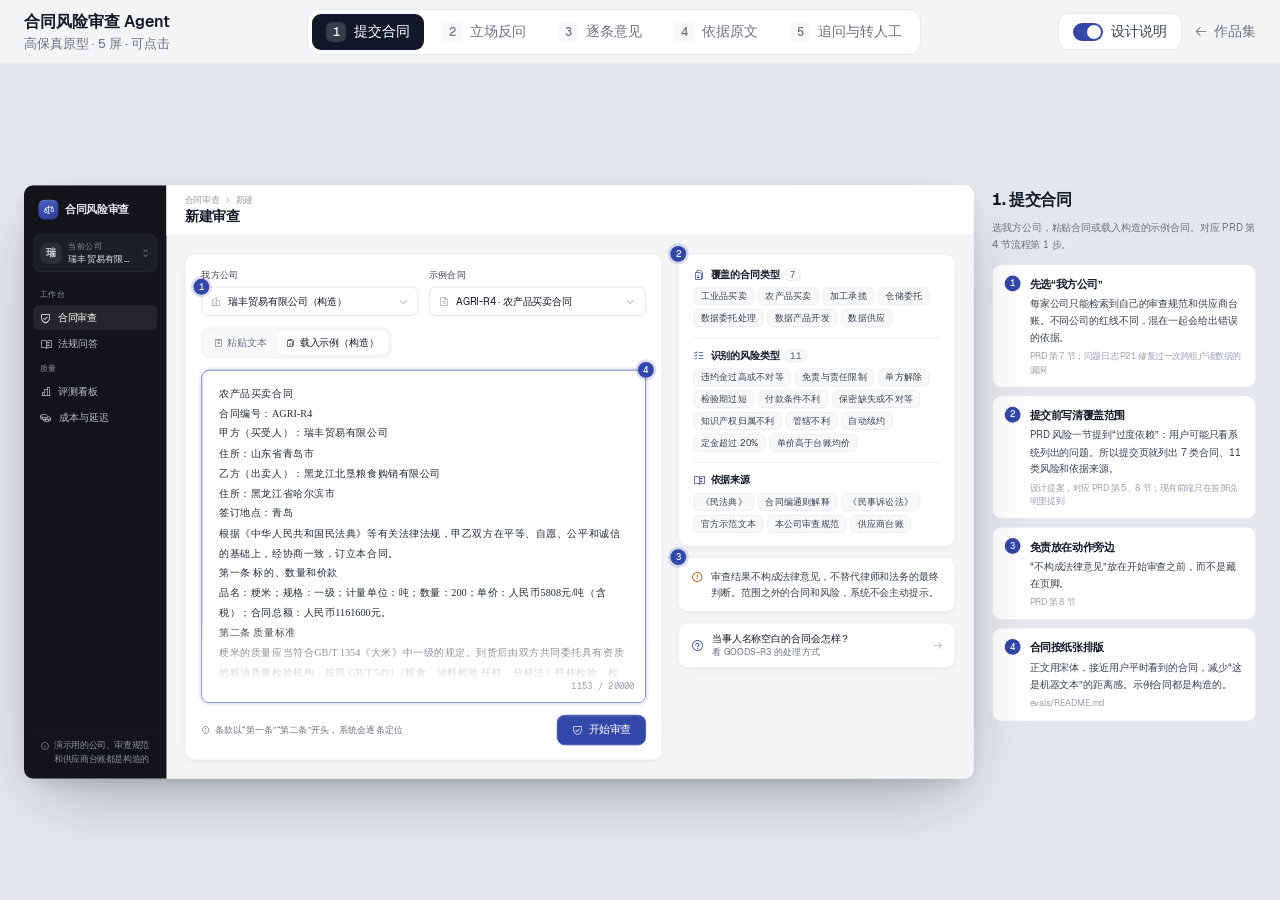
==== prototype/index.html @ 9f68f31b "AI 产品经理作品集：合同风险审查 Agent、DataPilot、跨境电商经营看板三个案例，含 5 屏高保真原型" ====
<!doctype html>
<html lang="zh-CN">
<head>
<meta charset="utf-8">
<meta name="viewport" content="width=device-width, initial-scale=1">
<title>合同风险审查 Agent · 高保真原型</title>
<meta name="description" content="合同风险审查 Agent 的 5 屏可点击原型：提交合同、立场反问、逐条风险意见、依据原文高亮、追问与转法务复核。内容来自项目真实运行记录，演示数据均为构造。">
<link rel="stylesheet" href="../assets/vendor/phosphor/phosphor.css">
<link rel="stylesheet" href="proto.css">
</head>
<body>
<header class="vbar">
  <div class="vt">合同风险审查 Agent<small>高保真原型 · 5 屏 · 可点击</small></div>
  <nav class="steps" id="steps" aria-label="原型页面"></nav>
  <div class="vtools">
    <button class="toggle" id="notes-toggle" aria-pressed="false"><span class="sw" aria-hidden="true"></span>设计说明</button>
    <a class="vlink" href="../"><i class="ph ph-arrow-left" aria-hidden="true"></i>作品集</a>
  </div>
</header>
<main class="stage">
  <div class="board" id="board">
    <div class="frame" id="frame" aria-live="polite"></div>
    <aside class="notes" id="notes" aria-label="设计说明"></aside>
  </div>
</main>
<script src="proto.js"></script>
</body>
</html>
---- assets/vendor/phosphor/phosphor.css ----
@font-face {
  font-family: "Phosphor";
  src: url("./Phosphor.woff2") format("woff2");
  font-weight: normal;
  font-style: normal;
  font-display: block;
}

.ph {
  /* use !important to prevent issues with browser extensions that change fonts */
  font-family: "Phosphor" !important;
  speak: never;
  font-style: normal;
  font-weight: normal;
  font-variant: normal;
  text-transform: none;
  line-height: 1;

  /* Enable Ligatures ================ */
  letter-spacing: 0;
  -webkit-font-feature-settings: "liga";
  -moz-font-feature-settings: "liga=1";
  -moz-font-feature-settings: "liga";
  -ms-font-feature-settings: "liga" 1;
  font-feature-settings: "liga";
  -webkit-font-variant-ligatures: discretionary-ligatures;
  font-variant-ligatures: discretionary-ligatures;

  /* Better Font Rendering =========== */
  -webkit-font-smoothing: antialiased;
  -moz-osx-font-smoothing: grayscale;
}

.ph.ph-acorn:before {
  content: "\eb9a";
}
.ph.ph-address-book:before {
  content: "\e6f8";
}
.ph.ph-address-book-tabs:before {
  content: "\ee4e";
}
.ph.ph-air-traffic-control:before {
  content: "\ecd8";
}
.ph.ph-airplane:before {
  content: "\e002";
}
.ph.ph-airplane-in-flight:before {
  content: "\e4fe";
}
.ph.ph-airplane-landing:before {
  content: "\e502";
}
.ph.ph-airplane-takeoff:before {
  content: "\e504";
}
.ph.ph-airplane-taxiing:before {
  content: "\e500";
}
.ph.ph-airplane-tilt:before {
  content: "\e5d6";
}
.ph.ph-airplay:before {
  content: "\e004";
}
.ph.ph-alarm:before {
  content: "\e006";
}
.ph.ph-alien:before {
  content: "\e8a6";
}
.ph.ph-align-bottom:before {
  content: "\e506";
}
.ph.ph-align-bottom-simple:before {
  content: "\eb0c";
}
.ph.ph-align-center-horizontal:before {
  content: "\e50a";
}
.ph.ph-align-center-horizontal-simple:before {
  content: "\eb0e";
}
.ph.ph-align-center-vertical:before {
  content: "\e50c";
}
.ph.ph-align-center-vertical-simple:before {
  content: "\eb10";
}
.ph.ph-align-left:before {
  content: "\e50e";
}
.ph.ph-align-left-simple:before {
  content: "\eaee";
}
.ph.ph-align-right:before {
  content: "\e510";
}
.ph.ph-align-right-simple:before {
  content: "\eb12";
}
.ph.ph-align-top:before {
  content: "\e512";
}
.ph.ph-align-top-simple:before {
  content: "\eb14";
}
.ph.ph-amazon-logo:before {
  content: "\e96c";
}
.ph.ph-ambulance:before {
  content: "\e572";
}
.ph.ph-anchor:before {
  content: "\e514";
}
.ph.ph-anchor-simple:before {
  content: "\e5d8";
}
.ph.ph-android-logo:before {
  content: "\e008";
}
.ph.ph-angle:before {
  content: "\e7bc";
}
.ph.ph-angular-logo:before {
  content: "\eb80";
}
.ph.ph-aperture:before {
  content: "\e00a";
}
.ph.ph-app-store-logo:before {
  content: "\e974";
}
.ph.ph-app-window:before {
  content: "\e5da";
}
.ph.ph-apple-logo:before {
  content: "\e516";
}
.ph.ph-apple-podcasts-logo:before {
  content: "\eb96";
}
.ph.ph-approximate-equals:before {
  content: "\edaa";
}
.ph.ph-archive:before {
  content: "\e00c";
}
.ph.ph-armchair:before {
  content: "\e012";
}
.ph.ph-arrow-arc-left:before {
  content: "\e014";
}
.ph.ph-arrow-arc-right:before {
  content: "\e016";
}
.ph.ph-arrow-bend-double-up-left:before {
  content: "\e03a";
}
.ph.ph-arrow-bend-double-up-right:before {
  content: "\e03c";
}
.ph.ph-arrow-bend-down-left:before {
  content: "\e018";
}
.ph.ph-arrow-bend-down-right:before {
  content: "\e01a";
}
.ph.ph-arrow-bend-left-down:before {
  content: "\e01c";
}
.ph.ph-arrow-bend-left-up:before {
  content: "\e01e";
}
.ph.ph-arrow-bend-right-down:before {
  content: "\e020";
}
.ph.ph-arrow-bend-right-up:before {
  content: "\e022";
}
.ph.ph-arrow-bend-up-left:before {
  content: "\e024";
}
.ph.ph-arrow-bend-up-right:before {
  content: "\e026";
}
.ph.ph-arrow-circle-down:before {
  content: "\e028";
}
.ph.ph-arrow-circle-down-left:before {
  content: "\e02a";
}
.ph.ph-arrow-circle-down-right:before {
  content: "\e02c";
}
.ph.ph-arrow-circle-left:before {
  content: "\e05a";
}
.ph.ph-arrow-circle-right:before {
  content: "\e02e";
}
.ph.ph-arrow-circle-up:before {
  content: "\e030";
}
.ph.ph-arrow-circle-up-left:before {
  content: "\e032";
}
.ph.ph-arrow-circle-up-right:before {
  content: "\e034";
}
.ph.ph-arrow-clockwise:before {
  content: "\e036";
}
.ph.ph-arrow-counter-clockwise:before {
  content: "\e038";
}
.ph.ph-arrow-down:before {
  content: "\e03e";
}
.ph.ph-arrow-down-left:before {
  content: "\e040";
}
.ph.ph-arrow-down-right:before {
  content: "\e042";
}
.ph.ph-arrow-elbow-down-left:before {
  content: "\e044";
}
.ph.ph-arrow-elbow-down-right:before {
  content: "\e046";
}
.ph.ph-arrow-elbow-left:before {
  content: "\e048";
}
.ph.ph-arrow-elbow-left-down:before {
  content: "\e04a";
}
.ph.ph-arrow-elbow-left-up:before {
  content: "\e04c";
}
.ph.ph-arrow-elbow-right:before {
  content: "\e04e";
}
.ph.ph-arrow-elbow-right-down:before {
  content: "\e050";
}
.ph.ph-arrow-elbow-right-up:before {
  content: "\e052";
}
.ph.ph-arrow-elbow-up-left:before {
  content: "\e054";
}
.ph.ph-arrow-elbow-up-right:before {
  content: "\e056";
}
.ph.ph-arrow-fat-down:before {
  content: "\e518";
}
.ph.ph-arrow-fat-left:before {
  content: "\e51a";
}
.ph.ph-arrow-fat-line-down:before {
  content: "\e51c";
}
.ph.ph-arrow-fat-line-left:before {
  content: "\e51e";
}
.ph.ph-arrow-fat-line-right:before {
  content: "\e520";
}
.ph.ph-arrow-fat-line-up:before {
  content: "\e522";
}
.ph.ph-arrow-fat-lines-down:before {
  content: "\e524";
}
.ph.ph-arrow-fat-lines-left:before {
  content: "\e526";
}
.ph.ph-arrow-fat-lines-right:before {
  content: "\e528";
}
.ph.ph-arrow-fat-lines-up:before {
  content: "\e52a";
}
.ph.ph-arrow-fat-right:before {
  content: "\e52c";
}
.ph.ph-arrow-fat-up:before {
  content: "\e52e";
}
.ph.ph-arrow-left:before {
  content: "\e058";
}
.ph.ph-arrow-line-down:before {
  content: "\e05c";
}
.ph.ph-arrow-line-down-left:before {
  content: "\e05e";
}
.ph.ph-arrow-line-down-right:before {
  content: "\e060";
}
.ph.ph-arrow-line-left:before {
  content: "\e062";
}
.ph.ph-arrow-line-right:before {
  content: "\e064";
}
.ph.ph-arrow-line-up:before {
  content: "\e066";
}
.ph.ph-arrow-line-up-left:before {
  content: "\e068";
}
.ph.ph-arrow-line-up-right:before {
  content: "\e06a";
}
.ph.ph-arrow-right:before {
  content: "\e06c";
}
.ph.ph-arrow-square-down:before {
  content: "\e06e";
}
.ph.ph-arrow-square-down-left:before {
  content: "\e070";
}
.ph.ph-arrow-square-down-right:before {
  content: "\e072";
}
.ph.ph-arrow-square-in:before {
  content: "\e5dc";
}
.ph.ph-arrow-square-left:before {
  content: "\e074";
}
.ph.ph-arrow-square-out:before {
  content: "\e5de";
}
.ph.ph-arrow-square-right:before {
  content: "\e076";
}
.ph.ph-arrow-square-up:before {
  content: "\e078";
}
.ph.ph-arrow-square-up-left:before {
  content: "\e07a";
}
.ph.ph-arrow-square-up-right:before {
  content: "\e07c";
}
.ph.ph-arrow-u-down-left:before {
  content: "\e07e";
}
.ph.ph-arrow-u-down-right:before {
  content: "\e080";
}
.ph.ph-arrow-u-left-down:before {
  content: "\e082";
}
.ph.ph-arrow-u-left-up:before {
  content: "\e084";
}
.ph.ph-arrow-u-right-down:before {
  content: "\e086";
}
.ph.ph-arrow-u-right-up:before {
  content: "\e088";
}
.ph.ph-arrow-u-up-left:before {
  content: "\e08a";
}
.ph.ph-arrow-u-up-right:before {
  content: "\e08c";
}
.ph.ph-arrow-up:before {
  content: "\e08e";
}
.ph.ph-arrow-up-left:before {
  content: "\e090";
}
.ph.ph-arrow-up-right:before {
  content: "\e092";
}
.ph.ph-arrows-clockwise:before {
  content: "\e094";
}
.ph.ph-arrows-counter-clockwise:before {
  content: "\e096";
}
.ph.ph-arrows-down-up:before {
  content: "\e098";
}
.ph.ph-arrows-horizontal:before {
  content: "\eb06";
}
.ph.ph-arrows-in:before {
  content: "\e09a";
}
.ph.ph-arrows-in-cardinal:before {
  content: "\e09c";
}
.ph.ph-arrows-in-line-horizontal:before {
  content: "\e530";
}
.ph.ph-arrows-in-line-vertical:before {
  content: "\e532";
}
.ph.ph-arrows-in-simple:before {
  content: "\e09e";
}
.ph.ph-arrows-left-right:before {
  content: "\e0a0";
}
.ph.ph-arrows-merge:before {
  content: "\ed3e";
}
.ph.ph-arrows-out:before {
  content: "\e0a2";
}
.ph.ph-arrows-out-cardinal:before {
  content: "\e0a4";
}
.ph.ph-arrows-out-line-horizontal:before {
  content: "\e534";
}
.ph.ph-arrows-out-line-vertical:before {
  content: "\e536";
}
.ph.ph-arrows-out-simple:before {
  content: "\e0a6";
}
.ph.ph-arrows-split:before {
  content: "\ed3c";
}
.ph.ph-arrows-vertical:before {
  content: "\eb04";
}
.ph.ph-article:before {
  content: "\e0a8";
}
.ph.ph-article-medium:before {
  content: "\e5e0";
}
.ph.ph-article-ny-times:before {
  content: "\e5e2";
}
.ph.ph-asclepius:before {
  content: "\ee34";
}
.ph.ph-caduceus:before {
  content: "\ee34";
}
.ph.ph-asterisk:before {
  content: "\e0aa";
}
.ph.ph-asterisk-simple:before {
  content: "\e832";
}
.ph.ph-at:before {
  content: "\e0ac";
}
.ph.ph-atom:before {
  content: "\e5e4";
}
.ph.ph-avocado:before {
  content: "\ee04";
}
.ph.ph-axe:before {
  content: "\e9fc";
}
.ph.ph-baby:before {
  content: "\e774";
}
.ph.ph-baby-carriage:before {
  content: "\e818";
}
.ph.ph-backpack:before {
  content: "\e922";
}
.ph.ph-backspace:before {
  content: "\e0ae";
}
.ph.ph-bag:before {
  content: "\e0b0";
}
.ph.ph-bag-simple:before {
  content: "\e5e6";
}
.ph.ph-balloon:before {
  content: "\e76c";
}
.ph.ph-bandaids:before {
  content: "\e0b2";
}
.ph.ph-bank:before {
  content: "\e0b4";
}
.ph.ph-barbell:before {
  content: "\e0b6";
}
.ph.ph-barcode:before {
  content: "\e0b8";
}
.ph.ph-barn:before {
  content: "\ec72";
}
.ph.ph-barricade:before {
  content: "\e948";
}
.ph.ph-baseball:before {
  content: "\e71a";
}
.ph.ph-baseball-cap:before {
  content: "\ea28";
}
.ph.ph-baseball-helmet:before {
  content: "\ee4a";
}
.ph.ph-basket:before {
  content: "\e964";
}
.ph.ph-basketball:before {
  content: "\e724";
}
.ph.ph-bathtub:before {
  content: "\e81e";
}
.ph.ph-battery-charging:before {
  content: "\e0ba";
}
.ph.ph-battery-charging-vertical:before {
  content: "\e0bc";
}
.ph.ph-battery-empty:before {
  content: "\e0be";
}
.ph.ph-battery-full:before {
  content: "\e0c0";
}
.ph.ph-battery-high:before {
  content: "\e0c2";
}
.ph.ph-battery-low:before {
  content: "\e0c4";
}
.ph.ph-battery-medium:before {
  content: "\e0c6";
}
.ph.ph-battery-plus:before {
  content: "\e808";
}
.ph.ph-battery-plus-vertical:before {
  content: "\ec50";
}
.ph.ph-battery-vertical-empty:before {
  content: "\e7c6";
}
.ph.ph-battery-vertical-full:before {
  content: "\e7c4";
}
.ph.ph-battery-vertical-high:before {
  content: "\e7c2";
}
.ph.ph-battery-vertical-low:before {
  content: "\e7be";
}
.ph.ph-battery-vertical-medium:before {
  content: "\e7c0";
}
.ph.ph-battery-warning:before {
  content: "\e0c8";
}
.ph.ph-battery-warning-vertical:before {
  content: "\e0ca";
}
.ph.ph-beach-ball:before {
  content: "\ed24";
}
.ph.ph-beanie:before {
  content: "\ea2a";
}
.ph.ph-bed:before {
  content: "\e0cc";
}
.ph.ph-beer-bottle:before {
  content: "\e7b0";
}
.ph.ph-beer-stein:before {
  content: "\eb62";
}
.ph.ph-behance-logo:before {
  content: "\e7f4";
}
.ph.ph-bell:before {
  content: "\e0ce";
}
.ph.ph-bell-ringing:before {
  content: "\e5e8";
}
.ph.ph-bell-simple:before {
  content: "\e0d0";
}
.ph.ph-bell-simple-ringing:before {
  content: "\e5ea";
}
.ph.ph-bell-simple-slash:before {
  content: "\e0d2";
}
.ph.ph-bell-simple-z:before {
  content: "\e5ec";
}
.ph.ph-bell-slash:before {
  content: "\e0d4";
}
.ph.ph-bell-z:before {
  content: "\e5ee";
}
.ph.ph-belt:before {
  content: "\ea2c";
}
.ph.ph-bezier-curve:before {
  content: "\eb00";
}
.ph.ph-bicycle:before {
  content: "\e0d6";
}
.ph.ph-binary:before {
  content: "\ee60";
}
.ph.ph-binoculars:before {
  content: "\ea64";
}
.ph.ph-biohazard:before {
  content: "\e9e0";
}
.ph.ph-bird:before {
  content: "\e72c";
}
.ph.ph-blueprint:before {
  content: "\eda0";
}
.ph.ph-bluetooth:before {
  content: "\e0da";
}
.ph.ph-bluetooth-connected:before {
  content: "\e0dc";
}
.ph.ph-bluetooth-slash:before {
  content: "\e0de";
}
.ph.ph-bluetooth-x:before {
  content: "\e0e0";
}
.ph.ph-boat:before {
  content: "\e786";
}
.ph.ph-bomb:before {
  content: "\ee0a";
}
.ph.ph-bone:before {
  content: "\e7f2";
}
.ph.ph-book:before {
  content: "\e0e2";
}
.ph.ph-book-bookmark:before {
  content: "\e0e4";
}
.ph.ph-book-open:before {
  content: "\e0e6";
}
.ph.ph-book-open-text:before {
  content: "\e8f2";
}
.ph.ph-book-open-user:before {
  content: "\ede0";
}
.ph.ph-bookmark:before {
  content: "\e0e8";
}
.ph.ph-bookmark-simple:before {
  content: "\e0ea";
}
.ph.ph-bookmarks:before {
  content: "\e0ec";
}
.ph.ph-bookmarks-simple:before {
  content: "\e5f0";
}
.ph.ph-books:before {
  content: "\e758";
}
.ph.ph-boot:before {
  content: "\ecca";
}
.ph.ph-boules:before {
  content: "\e722";
}
.ph.ph-bounding-box:before {
  content: "\e6ce";
}
.ph.ph-bowl-food:before {
  content: "\eaa4";
}
.ph.ph-bowl-steam:before {
  content: "\e8e4";
}
.ph.ph-bowling-ball:before {
  content: "\ea34";
}
.ph.ph-box-arrow-down:before {
  content: "\e00e";
}
.ph.ph-archive-box:before {
  content: "\e00e";
}
.ph.ph-box-arrow-up:before {
  content: "\ee54";
}
.ph.ph-boxing-glove:before {
  content: "\ea36";
}
.ph.ph-brackets-angle:before {
  content: "\e862";
}
.ph.ph-brackets-curly:before {
  content: "\e860";
}
.ph.ph-brackets-round:before {
  content: "\e864";
}
.ph.ph-brackets-square:before {
  content: "\e85e";
}
.ph.ph-brain:before {
  content: "\e74e";
}
.ph.ph-brandy:before {
  content: "\e6b4";
}
.ph.ph-bread:before {
  content: "\e81c";
}
.ph.ph-bridge:before {
  content: "\ea68";
}
.ph.ph-briefcase:before {
  content: "\e0ee";
}
.ph.ph-briefcase-metal:before {
  content: "\e5f2";
}
.ph.ph-broadcast:before {
  content: "\e0f2";
}
.ph.ph-broom:before {
  content: "\ec54";
}
.ph.ph-browser:before {
  content: "\e0f4";
}
.ph.ph-browsers:before {
  content: "\e0f6";
}
.ph.ph-bug:before {
  content: "\e5f4";
}
.ph.ph-bug-beetle:before {
  content: "\e5f6";
}
.ph.ph-bug-droid:before {
  content: "\e5f8";
}
.ph.ph-building:before {
  content: "\e100";
}
.ph.ph-building-apartment:before {
  content: "\e0fe";
}
.ph.ph-building-office:before {
  content: "\e0ff";
}
.ph.ph-buildings:before {
  content: "\e102";
}
.ph.ph-bulldozer:before {
  content: "\ec6c";
}
.ph.ph-bus:before {
  content: "\e106";
}
.ph.ph-butterfly:before {
  content: "\ea6e";
}
.ph.ph-cable-car:before {
  content: "\e49c";
}
.ph.ph-cactus:before {
  content: "\e918";
}
.ph.ph-cake:before {
  content: "\e780";
}
.ph.ph-calculator:before {
  content: "\e538";
}
.ph.ph-calendar:before {
  content: "\e108";
}
.ph.ph-calendar-blank:before {
  content: "\e10a";
}
.ph.ph-calendar-check:before {
  content: "\e712";
}
.ph.ph-calendar-dot:before {
  content: "\e7b2";
}
.ph.ph-calendar-dots:before {
  content: "\e7b4";
}
.ph.ph-calendar-heart:before {
  content: "\e8b0";
}
.ph.ph-calendar-minus:before {
  content: "\ea14";
}
.ph.ph-calendar-plus:before {
  content: "\e714";
}
.ph.ph-calendar-slash:before {
  content: "\ea12";
}
.ph.ph-calendar-star:before {
  content: "\e8b2";
}
.ph.ph-calendar-x:before {
  content: "\e10c";
}
.ph.ph-call-bell:before {
  content: "\e7de";
}
.ph.ph-camera:before {
  content: "\e10e";
}
.ph.ph-camera-plus:before {
  content: "\ec58";
}
.ph.ph-camera-rotate:before {
  content: "\e7a4";
}
.ph.ph-camera-slash:before {
  content: "\e110";
}
.ph.ph-campfire:before {
  content: "\e9d8";
}
.ph.ph-car:before {
  content: "\e112";
}
.ph.ph-car-battery:before {
  content: "\ee30";
}
.ph.ph-car-profile:before {
  content: "\e8cc";
}
.ph.ph-car-simple:before {
  content: "\e114";
}
.ph.ph-cardholder:before {
  content: "\e5fa";
}
.ph.ph-cards:before {
  content: "\e0f8";
}
.ph.ph-cards-three:before {
  content: "\ee50";
}
.ph.ph-caret-circle-double-down:before {
  content: "\e116";
}
.ph.ph-caret-circle-double-left:before {
  content: "\e118";
}
.ph.ph-caret-circle-double-right:before {
  content: "\e11a";
}
.ph.ph-caret-circle-double-up:before {
  content: "\e11c";
}
.ph.ph-caret-circle-down:before {
  content: "\e11e";
}
.ph.ph-caret-circle-left:before {
  content: "\e120";
}
.ph.ph-caret-circle-right:before {
  content: "\e122";
}
.ph.ph-caret-circle-up:before {
  content: "\e124";
}
.ph.ph-caret-circle-up-down:before {
  content: "\e13e";
}
.ph.ph-caret-double-down:before {
  content: "\e126";
}
.ph.ph-caret-double-left:before {
  content: "\e128";
}
.ph.ph-caret-double-right:before {
  content: "\e12a";
}
.ph.ph-caret-double-up:before {
  content: "\e12c";
}
.ph.ph-caret-down:before {
  content: "\e136";
}
.ph.ph-caret-left:before {
  content: "\e138";
}
.ph.ph-caret-line-down:before {
  content: "\e134";
}
.ph.ph-caret-line-left:before {
  content: "\e132";
}
.ph.ph-caret-line-right:before {
  content: "\e130";
}
.ph.ph-caret-line-up:before {
  content: "\e12e";
}
.ph.ph-caret-right:before {
  content: "\e13a";
}
.ph.ph-caret-up:before {
  content: "\e13c";
}
.ph.ph-caret-up-down:before {
  content: "\e140";
}
.ph.ph-carrot:before {
  content: "\ed38";
}
.ph.ph-cash-register:before {
  content: "\ed80";
}
.ph.ph-cassette-tape:before {
  content: "\ed2e";
}
.ph.ph-castle-turret:before {
  content: "\e9d0";
}
.ph.ph-cat:before {
  content: "\e748";
}
.ph.ph-cell-signal-full:before {
  content: "\e142";
}
.ph.ph-cell-signal-high:before {
  content: "\e144";
}
.ph.ph-cell-signal-low:before {
  content: "\e146";
}
.ph.ph-cell-signal-medium:before {
  content: "\e148";
}
.ph.ph-cell-signal-none:before {
  content: "\e14a";
}
.ph.ph-cell-signal-slash:before {
  content: "\e14c";
}
.ph.ph-cell-signal-x:before {
  content: "\e14e";
}
.ph.ph-cell-tower:before {
  content: "\ebaa";
}
.ph.ph-certificate:before {
  content: "\e766";
}
.ph.ph-chair:before {
  content: "\e950";
}
.ph.ph-chalkboard:before {
  content: "\e5fc";
}
.ph.ph-chalkboard-simple:before {
  content: "\e5fe";
}
.ph.ph-chalkboard-teacher:before {
  content: "\e600";
}
.ph.ph-champagne:before {
  content: "\eaca";
}
.ph.ph-charging-station:before {
  content: "\e8d0";
}
.ph.ph-chart-bar:before {
  content: "\e150";
}
.ph.ph-chart-bar-horizontal:before {
  content: "\e152";
}
.ph.ph-chart-donut:before {
  content: "\eaa6";
}
.ph.ph-chart-line:before {
  content: "\e154";
}
.ph.ph-chart-line-down:before {
  content: "\e8b6";
}
.ph.ph-chart-line-up:before {
  content: "\e156";
}
.ph.ph-chart-pie:before {
  content: "\e158";
}
.ph.ph-chart-pie-slice:before {
  content: "\e15a";
}
.ph.ph-chart-polar:before {
  content: "\eaa8";
}
.ph.ph-chart-scatter:before {
  content: "\eaac";
}
.ph.ph-chat:before {
  content: "\e15c";
}
.ph.ph-chat-centered:before {
  content: "\e160";
}
.ph.ph-chat-centered-dots:before {
  content: "\e164";
}
.ph.ph-chat-centered-slash:before {
  content: "\e162";
}
.ph.ph-chat-centered-text:before {
  content: "\e166";
}
.ph.ph-chat-circle:before {
  content: "\e168";
}
.ph.ph-chat-circle-dots:before {
  content: "\e16c";
}
.ph.ph-chat-circle-slash:before {
  content: "\e16a";
}
.ph.ph-chat-circle-text:before {
  content: "\e16e";
}
.ph.ph-chat-dots:before {
  content: "\e170";
}
.ph.ph-chat-slash:before {
  content: "\e15e";
}
.ph.ph-chat-teardrop:before {
  content: "\e172";
}
.ph.ph-chat-teardrop-dots:before {
  content: "\e176";
}
.ph.ph-chat-teardrop-slash:before {
  content: "\e174";
}
.ph.ph-chat-teardrop-text:before {
  content: "\e178";
}
.ph.ph-chat-text:before {
  content: "\e17a";
}
.ph.ph-chats:before {
  content: "\e17c";
}
.ph.ph-chats-circle:before {
  content: "\e17e";
}
.ph.ph-chats-teardrop:before {
  content: "\e180";
}
.ph.ph-check:before {
  content: "\e182";
}
.ph.ph-check-circle:before {
  content: "\e184";
}
.ph.ph-check-fat:before {
  content: "\eba6";
}
.ph.ph-check-square:before {
  content: "\e186";
}
.ph.ph-check-square-offset:before {
  content: "\e188";
}
.ph.ph-checkerboard:before {
  content: "\e8c4";
}
.ph.ph-checks:before {
  content: "\e53a";
}
.ph.ph-cheers:before {
  content: "\ea4a";
}
.ph.ph-cheese:before {
  content: "\e9fe";
}
.ph.ph-chef-hat:before {
  content: "\ed8e";
}
.ph.ph-cherries:before {
  content: "\e830";
}
.ph.ph-church:before {
  content: "\ecea";
}
.ph.ph-cigarette:before {
  content: "\ed90";
}
.ph.ph-cigarette-slash:before {
  content: "\ed92";
}
.ph.ph-circle:before {
  content: "\e18a";
}
.ph.ph-circle-dashed:before {
  content: "\e602";
}
.ph.ph-circle-half:before {
  content: "\e18c";
}
.ph.ph-circle-half-tilt:before {
  content: "\e18e";
}
.ph.ph-circle-notch:before {
  content: "\eb44";
}
.ph.ph-circles-four:before {
  content: "\e190";
}
.ph.ph-circles-three:before {
  content: "\e192";
}
.ph.ph-circles-three-plus:before {
  content: "\e194";
}
.ph.ph-circuitry:before {
  content: "\e9c2";
}
.ph.ph-city:before {
  content: "\ea6a";
}
.ph.ph-clipboard:before {
  content: "\e196";
}
.ph.ph-clipboard-text:before {
  content: "\e198";
}
.ph.ph-clock:before {
  content: "\e19a";
}
.ph.ph-clock-afternoon:before {
  content: "\e19c";
}
.ph.ph-clock-clockwise:before {
  content: "\e19e";
}
.ph.ph-clock-countdown:before {
  content: "\ed2c";
}
.ph.ph-clock-counter-clockwise:before {
  content: "\e1a0";
}
.ph.ph-clock-user:before {
  content: "\edec";
}
.ph.ph-closed-captioning:before {
  content: "\e1a4";
}
.ph.ph-cloud:before {
  content: "\e1aa";
}
.ph.ph-cloud-arrow-down:before {
  content: "\e1ac";
}
.ph.ph-cloud-arrow-up:before {
  content: "\e1ae";
}
.ph.ph-cloud-check:before {
  content: "\e1b0";
}
.ph.ph-cloud-fog:before {
  content: "\e53c";
}
.ph.ph-cloud-lightning:before {
  content: "\e1b2";
}
.ph.ph-cloud-moon:before {
  content: "\e53e";
}
.ph.ph-cloud-rain:before {
  content: "\e1b4";
}
.ph.ph-cloud-slash:before {
  content: "\e1b6";
}
.ph.ph-cloud-snow:before {
  content: "\e1b8";
}
.ph.ph-cloud-sun:before {
  content: "\e540";
}
.ph.ph-cloud-warning:before {
  content: "\ea98";
}
.ph.ph-cloud-x:before {
  content: "\ea96";
}
.ph.ph-clover:before {
  content: "\edc8";
}
.ph.ph-club:before {
  content: "\e1ba";
}
.ph.ph-coat-hanger:before {
  content: "\e7fe";
}
.ph.ph-coda-logo:before {
  content: "\e7ce";
}
.ph.ph-code:before {
  content: "\e1bc";
}
.ph.ph-code-block:before {
  content: "\eafe";
}
.ph.ph-code-simple:before {
  content: "\e1be";
}
.ph.ph-codepen-logo:before {
  content: "\e978";
}
.ph.ph-codesandbox-logo:before {
  content: "\ea06";
}
.ph.ph-coffee:before {
  content: "\e1c2";
}
.ph.ph-coffee-bean:before {
  content: "\e1c0";
}
.ph.ph-coin:before {
  content: "\e60e";
}
.ph.ph-coin-vertical:before {
  content: "\eb48";
}
.ph.ph-coins:before {
  content: "\e78e";
}
.ph.ph-columns:before {
  content: "\e546";
}
.ph.ph-columns-plus-left:before {
  content: "\e544";
}
.ph.ph-columns-plus-right:before {
  content: "\e542";
}
.ph.ph-command:before {
  content: "\e1c4";
}
.ph.ph-compass:before {
  content: "\e1c8";
}
.ph.ph-compass-rose:before {
  content: "\e1c6";
}
.ph.ph-compass-tool:before {
  content: "\ea0e";
}
.ph.ph-computer-tower:before {
  content: "\e548";
}
.ph.ph-confetti:before {
  content: "\e81a";
}
.ph.ph-contactless-payment:before {
  content: "\ed42";
}
.ph.ph-control:before {
  content: "\eca6";
}
.ph.ph-cookie:before {
  content: "\e6ca";
}
.ph.ph-cooking-pot:before {
  content: "\e764";
}
.ph.ph-copy:before {
  content: "\e1ca";
}
.ph.ph-copy-simple:before {
  content: "\e1cc";
}
.ph.ph-copyleft:before {
  content: "\e86a";
}
.ph.ph-copyright:before {
  content: "\e54a";
}
.ph.ph-corners-in:before {
  content: "\e1ce";
}
.ph.ph-corners-out:before {
  content: "\e1d0";
}
.ph.ph-couch:before {
  content: "\e7f6";
}
.ph.ph-court-basketball:before {
  content: "\ee36";
}
.ph.ph-cow:before {
  content: "\eabe";
}
.ph.ph-cowboy-hat:before {
  content: "\ed12";
}
.ph.ph-cpu:before {
  content: "\e610";
}
.ph.ph-crane:before {
  content: "\ed48";
}
.ph.ph-crane-tower:before {
  content: "\ed49";
}
.ph.ph-credit-card:before {
  content: "\e1d2";
}
.ph.ph-cricket:before {
  content: "\ee12";
}
.ph.ph-crop:before {
  content: "\e1d4";
}
.ph.ph-cross:before {
  content: "\e8a0";
}
.ph.ph-crosshair:before {
  content: "\e1d6";
}
.ph.ph-crosshair-simple:before {
  content: "\e1d8";
}
.ph.ph-crown:before {
  content: "\e614";
}
.ph.ph-crown-cross:before {
  content: "\ee5e";
}
.ph.ph-crown-simple:before {
  content: "\e616";
}
.ph.ph-cube:before {
  content: "\e1da";
}
.ph.ph-cube-focus:before {
  content: "\ed0a";
}
.ph.ph-cube-transparent:before {
  content: "\ec7c";
}
.ph.ph-currency-btc:before {
  content: "\e618";
}
.ph.ph-currency-circle-dollar:before {
  content: "\e54c";
}
.ph.ph-currency-cny:before {
  content: "\e54e";
}
.ph.ph-currency-dollar:before {
  content: "\e550";
}
.ph.ph-currency-dollar-simple:before {
  content: "\e552";
}
.ph.ph-currency-eth:before {
  content: "\eada";
}
.ph.ph-currency-eur:before {
  content: "\e554";
}
.ph.ph-currency-gbp:before {
  content: "\e556";
}
.ph.ph-currency-inr:before {
  content: "\e558";
}
.ph.ph-currency-jpy:before {
  content: "\e55a";
}
.ph.ph-currency-krw:before {
  content: "\e55c";
}
.ph.ph-currency-kzt:before {
  content: "\ec4c";
}
.ph.ph-currency-ngn:before {
  content: "\eb52";
}
.ph.ph-currency-rub:before {
  content: "\e55e";
}
.ph.ph-cursor:before {
  content: "\e1dc";
}
.ph.ph-cursor-click:before {
  content: "\e7c8";
}
.ph.ph-cursor-text:before {
  content: "\e7d8";
}
.ph.ph-cylinder:before {
  content: "\e8fc";
}
.ph.ph-database:before {
  content: "\e1de";
}
.ph.ph-desk:before {
  content: "\ed16";
}
.ph.ph-desktop:before {
  content: "\e560";
}
.ph.ph-desktop-tower:before {
  content: "\e562";
}
.ph.ph-detective:before {
  content: "\e83e";
}
.ph.ph-dev-to-logo:before {
  content: "\ed0e";
}
.ph.ph-device-mobile:before {
  content: "\e1e0";
}
.ph.ph-device-mobile-camera:before {
  content: "\e1e2";
}
.ph.ph-device-mobile-slash:before {
  content: "\ee46";
}
.ph.ph-device-mobile-speaker:before {
  content: "\e1e4";
}
.ph.ph-device-rotate:before {
  content: "\edf2";
}
.ph.ph-device-tablet:before {
  content: "\e1e6";
}
.ph.ph-device-tablet-camera:before {
  content: "\e1e8";
}
.ph.ph-device-tablet-speaker:before {
  content: "\e1ea";
}
.ph.ph-devices:before {
  content: "\eba4";
}
.ph.ph-diamond:before {
  content: "\e1ec";
}
.ph.ph-diamonds-four:before {
  content: "\e8f4";
}
.ph.ph-dice-five:before {
  content: "\e1ee";
}
.ph.ph-dice-four:before {
  content: "\e1f0";
}
.ph.ph-dice-one:before {
  content: "\e1f2";
}
.ph.ph-dice-six:before {
  content: "\e1f4";
}
.ph.ph-dice-three:before {
  content: "\e1f6";
}
.ph.ph-dice-two:before {
  content: "\e1f8";
}
.ph.ph-disc:before {
  content: "\e564";
}
.ph.ph-disco-ball:before {
  content: "\ed98";
}
.ph.ph-discord-logo:before {
  content: "\e61a";
}
.ph.ph-divide:before {
  content: "\e1fa";
}
.ph.ph-dna:before {
  content: "\e924";
}
.ph.ph-dog:before {
  content: "\e74a";
}
.ph.ph-door:before {
  content: "\e61c";
}
.ph.ph-door-open:before {
  content: "\e7e6";
}
.ph.ph-dot:before {
  content: "\ecde";
}
.ph.ph-dot-outline:before {
  content: "\ece0";
}
.ph.ph-dots-nine:before {
  content: "\e1fc";
}
.ph.ph-dots-six:before {
  content: "\e794";
}
.ph.ph-dots-six-vertical:before {
  content: "\eae2";
}
.ph.ph-dots-three:before {
  content: "\e1fe";
}
.ph.ph-dots-three-circle:before {
  content: "\e200";
}
.ph.ph-dots-three-circle-vertical:before {
  content: "\e202";
}
.ph.ph-dots-three-outline:before {
  content: "\e204";
}
.ph.ph-dots-three-outline-vertical:before {
  content: "\e206";
}
.ph.ph-dots-three-vertical:before {
  content: "\e208";
}
.ph.ph-download:before {
  content: "\e20a";
}
.ph.ph-download-simple:before {
  content: "\e20c";
}
.ph.ph-dress:before {
  content: "\ea7e";
}
.ph.ph-dresser:before {
  content: "\e94e";
}
.ph.ph-dribbble-logo:before {
  content: "\e20e";
}
.ph.ph-drone:before {
  content: "\ed74";
}
.ph.ph-drop:before {
  content: "\e210";
}
.ph.ph-drop-half:before {
  content: "\e566";
}
.ph.ph-drop-half-bottom:before {
  content: "\eb40";
}
.ph.ph-drop-simple:before {
  content: "\ee32";
}
.ph.ph-drop-slash:before {
  content: "\e954";
}
.ph.ph-dropbox-logo:before {
  content: "\e7d0";
}
.ph.ph-ear:before {
  content: "\e70c";
}
.ph.ph-ear-slash:before {
  content: "\e70e";
}
.ph.ph-egg:before {
  content: "\e812";
}
.ph.ph-egg-crack:before {
  content: "\eb64";
}
.ph.ph-eject:before {
  content: "\e212";
}
.ph.ph-eject-simple:before {
  content: "\e6ae";
}
.ph.ph-elevator:before {
  content: "\ecc0";
}
.ph.ph-empty:before {
  content: "\edbc";
}
.ph.ph-engine:before {
  content: "\ea80";
}
.ph.ph-envelope:before {
  content: "\e214";
}
.ph.ph-envelope-open:before {
  content: "\e216";
}
.ph.ph-envelope-simple:before {
  content: "\e218";
}
.ph.ph-envelope-simple-open:before {
  content: "\e21a";
}
.ph.ph-equalizer:before {
  content: "\ebbc";
}
.ph.ph-equals:before {
  content: "\e21c";
}
.ph.ph-eraser:before {
  content: "\e21e";
}
.ph.ph-escalator-down:before {
  content: "\ecba";
}
.ph.ph-escalator-up:before {
  content: "\ecbc";
}
.ph.ph-exam:before {
  content: "\e742";
}
.ph.ph-exclamation-mark:before {
  content: "\ee44";
}
.ph.ph-exclude:before {
  content: "\e882";
}
.ph.ph-exclude-square:before {
  content: "\e880";
}
.ph.ph-export:before {
  content: "\eaf0";
}
.ph.ph-eye:before {
  content: "\e220";
}
.ph.ph-eye-closed:before {
  content: "\e222";
}
.ph.ph-eye-slash:before {
  content: "\e224";
}
.ph.ph-eyedropper:before {
  content: "\e568";
}
.ph.ph-eyedropper-sample:before {
  content: "\eac4";
}
.ph.ph-eyeglasses:before {
  content: "\e7ba";
}
.ph.ph-eyes:before {
  content: "\ee5c";
}
.ph.ph-face-mask:before {
  content: "\e56a";
}
.ph.ph-facebook-logo:before {
  content: "\e226";
}
.ph.ph-factory:before {
  content: "\e760";
}
.ph.ph-faders:before {
  content: "\e228";
}
.ph.ph-faders-horizontal:before {
  content: "\e22a";
}
.ph.ph-fallout-shelter:before {
  content: "\e9de";
}
.ph.ph-fan:before {
  content: "\e9f2";
}
.ph.ph-farm:before {
  content: "\ec70";
}
.ph.ph-fast-forward:before {
  content: "\e6a6";
}
.ph.ph-fast-forward-circle:before {
  content: "\e22c";
}
.ph.ph-feather:before {
  content: "\e9c0";
}
.ph.ph-fediverse-logo:before {
  content: "\ed66";
}
.ph.ph-figma-logo:before {
  content: "\e22e";
}
.ph.ph-file:before {
  content: "\e230";
}
.ph.ph-file-archive:before {
  content: "\eb2a";
}
.ph.ph-file-arrow-down:before {
  content: "\e232";
}
.ph.ph-file-arrow-up:before {
  content: "\e61e";
}
.ph.ph-file-audio:before {
  content: "\ea20";
}
.ph.ph-file-c:before {
  content: "\eb32";
}
.ph.ph-file-c-sharp:before {
  content: "\eb30";
}
.ph.ph-file-cloud:before {
  content: "\e95e";
}
.ph.ph-file-code:before {
  content: "\e914";
}
.ph.ph-file-cpp:before {
  content: "\eb2e";
}
.ph.ph-file-css:before {
  content: "\eb34";
}
.ph.ph-file-csv:before {
  content: "\eb1c";
}
.ph.ph-file-dashed:before {
  content: "\e704";
}
.ph.ph-file-dotted:before {
  content: "\e704";
}
.ph.ph-file-doc:before {
  content: "\eb1e";
}
.ph.ph-file-html:before {
  content: "\eb38";
}
.ph.ph-file-image:before {
  content: "\ea24";
}
.ph.ph-file-ini:before {
  content: "\eb33";
}
.ph.ph-file-jpg:before {
  content: "\eb1a";
}
.ph.ph-file-js:before {
  content: "\eb24";
}
.ph.ph-file-jsx:before {
  content: "\eb3a";
}
.ph.ph-file-lock:before {
  content: "\e95c";
}
.ph.ph-file-magnifying-glass:before {
  content: "\e238";
}
.ph.ph-file-search:before {
  content: "\e238";
}
.ph.ph-file-md:before {
  content: "\ed50";
}
.ph.ph-file-minus:before {
  content: "\e234";
}
.ph.ph-file-pdf:before {
  content: "\e702";
}
.ph.ph-file-plus:before {
  content: "\e236";
}
.ph.ph-file-png:before {
  content: "\eb18";
}
.ph.ph-file-ppt:before {
  content: "\eb20";
}
.ph.ph-file-py:before {
  content: "\eb2c";
}
.ph.ph-file-rs:before {
  content: "\eb28";
}
.ph.ph-file-sql:before {
  content: "\ed4e";
}
.ph.ph-file-svg:before {
  content: "\ed08";
}
.ph.ph-file-text:before {
  content: "\e23a";
}
.ph.ph-file-ts:before {
  content: "\eb26";
}
.ph.ph-file-tsx:before {
  content: "\eb3c";
}
.ph.ph-file-txt:before {
  content: "\eb35";
}
.ph.ph-file-video:before {
  content: "\ea22";
}
.ph.ph-file-vue:before {
  content: "\eb3e";
}
.ph.ph-file-x:before {
  content: "\e23c";
}
.ph.ph-file-xls:before {
  content: "\eb22";
}
.ph.ph-file-zip:before {
  content: "\e958";
}
.ph.ph-files:before {
  content: "\e710";
}
.ph.ph-film-reel:before {
  content: "\e8c0";
}
.ph.ph-film-script:before {
  content: "\eb50";
}
.ph.ph-film-slate:before {
  content: "\e8c2";
}
.ph.ph-film-strip:before {
  content: "\e792";
}
.ph.ph-fingerprint:before {
  content: "\e23e";
}
.ph.ph-fingerprint-simple:before {
  content: "\e240";
}
.ph.ph-finn-the-human:before {
  content: "\e56c";
}
.ph.ph-fire:before {
  content: "\e242";
}
.ph.ph-fire-extinguisher:before {
  content: "\e9e8";
}
.ph.ph-fire-simple:before {
  content: "\e620";
}
.ph.ph-fire-truck:before {
  content: "\e574";
}
.ph.ph-first-aid:before {
  content: "\e56e";
}
.ph.ph-first-aid-kit:before {
  content: "\e570";
}
.ph.ph-fish:before {
  content: "\e728";
}
.ph.ph-fish-simple:before {
  content: "\e72a";
}
.ph.ph-flag:before {
  content: "\e244";
}
.ph.ph-flag-banner:before {
  content: "\e622";
}
.ph.ph-flag-banner-fold:before {
  content: "\ecf2";
}
.ph.ph-flag-checkered:before {
  content: "\ea38";
}
.ph.ph-flag-pennant:before {
  content: "\ecf0";
}
.ph.ph-flame:before {
  content: "\e624";
}
.ph.ph-flashlight:before {
  content: "\e246";
}
.ph.ph-flask:before {
  content: "\e79e";
}
.ph.ph-flip-horizontal:before {
  content: "\ed6a";
}
.ph.ph-flip-vertical:before {
  content: "\ed6c";
}
.ph.ph-floppy-disk:before {
  content: "\e248";
}
.ph.ph-floppy-disk-back:before {
  content: "\eaf4";
}
.ph.ph-flow-arrow:before {
  content: "\e6ec";
}
.ph.ph-flower:before {
  content: "\e75e";
}
.ph.ph-flower-lotus:before {
  content: "\e6cc";
}
.ph.ph-flower-tulip:before {
  content: "\eacc";
}
.ph.ph-flying-saucer:before {
  content: "\eb4a";
}
.ph.ph-folder:before {
  content: "\e24a";
}
.ph.ph-folder-notch:before {
  content: "\e24a";
}
.ph.ph-folder-dashed:before {
  content: "\e8f8";
}
.ph.ph-folder-dotted:before {
  content: "\e8f8";
}
.ph.ph-folder-lock:before {
  content: "\ea3c";
}
.ph.ph-folder-minus:before {
  content: "\e254";
}
.ph.ph-folder-notch-minus:before {
  content: "\e254";
}
.ph.ph-folder-open:before {
  content: "\e256";
}
.ph.ph-folder-notch-open:before {
  content: "\e256";
}
.ph.ph-folder-plus:before {
  content: "\e258";
}
.ph.ph-folder-notch-plus:before {
  content: "\e258";
}
.ph.ph-folder-simple:before {
  content: "\e25a";
}
.ph.ph-folder-simple-dashed:before {
  content: "\ec2a";
}
.ph.ph-folder-simple-dotted:before {
  content: "\ec2a";
}
.ph.ph-folder-simple-lock:before {
  content: "\eb5e";
}
.ph.ph-folder-simple-minus:before {
  content: "\e25c";
}
.ph.ph-folder-simple-plus:before {
  content: "\e25e";
}
.ph.ph-folder-simple-star:before {
  content: "\ec2e";
}
.ph.ph-folder-simple-user:before {
  content: "\eb60";
}
.ph.ph-folder-star:before {
  content: "\ea86";
}
.ph.ph-folder-user:before {
  content: "\eb46";
}
.ph.ph-folders:before {
  content: "\e260";
}
.ph.ph-football:before {
  content: "\e718";
}
.ph.ph-football-helmet:before {
  content: "\ee4c";
}
.ph.ph-footprints:before {
  content: "\ea88";
}
.ph.ph-fork-knife:before {
  content: "\e262";
}
.ph.ph-four-k:before {
  content: "\ea5c";
}
.ph.ph-frame-corners:before {
  content: "\e626";
}
.ph.ph-framer-logo:before {
  content: "\e264";
}
.ph.ph-function:before {
  content: "\ebe4";
}
.ph.ph-funnel:before {
  content: "\e266";
}
.ph.ph-funnel-simple:before {
  content: "\e268";
}
.ph.ph-funnel-simple-x:before {
  content: "\e26a";
}
.ph.ph-funnel-x:before {
  content: "\e26c";
}
.ph.ph-game-controller:before {
  content: "\e26e";
}
.ph.ph-garage:before {
  content: "\ecd6";
}
.ph.ph-gas-can:before {
  content: "\e8ce";
}
.ph.ph-gas-pump:before {
  content: "\e768";
}
.ph.ph-gauge:before {
  content: "\e628";
}
.ph.ph-gavel:before {
  content: "\ea32";
}
.ph.ph-gear:before {
  content: "\e270";
}
.ph.ph-gear-fine:before {
  content: "\e87c";
}
.ph.ph-gear-six:before {
  content: "\e272";
}
.ph.ph-gender-female:before {
  content: "\e6e0";
}
.ph.ph-gender-intersex:before {
  content: "\e6e6";
}
.ph.ph-gender-male:before {
  content: "\e6e2";
}
.ph.ph-gender-neuter:before {
  content: "\e6ea";
}
.ph.ph-gender-nonbinary:before {
  content: "\e6e4";
}
.ph.ph-gender-transgender:before {
  content: "\e6e8";
}
.ph.ph-ghost:before {
  content: "\e62a";
}
.ph.ph-gif:before {
  content: "\e274";
}
.ph.ph-gift:before {
  content: "\e276";
}
.ph.ph-git-branch:before {
  content: "\e278";
}
.ph.ph-git-commit:before {
  content: "\e27a";
}
.ph.ph-git-diff:before {
  content: "\e27c";
}
.ph.ph-git-fork:before {
  content: "\e27e";
}
.ph.ph-git-merge:before {
  content: "\e280";
}
.ph.ph-git-pull-request:before {
  content: "\e282";
}
.ph.ph-github-logo:before {
  content: "\e576";
}
.ph.ph-gitlab-logo:before {
  content: "\e694";
}
.ph.ph-gitlab-logo-simple:before {
  content: "\e696";
}
.ph.ph-globe:before {
  content: "\e288";
}
.ph.ph-globe-hemisphere-east:before {
  content: "\e28a";
}
.ph.ph-globe-hemisphere-west:before {
  content: "\e28c";
}
.ph.ph-globe-simple:before {
  content: "\e28e";
}
.ph.ph-globe-simple-x:before {
  content: "\e284";
}
.ph.ph-globe-stand:before {
  content: "\e290";
}
.ph.ph-globe-x:before {
  content: "\e286";
}
.ph.ph-goggles:before {
  content: "\ecb4";
}
.ph.ph-golf:before {
  content: "\ea3e";
}
.ph.ph-goodreads-logo:before {
  content: "\ed10";
}
.ph.ph-google-cardboard-logo:before {
  content: "\e7b6";
}
.ph.ph-google-chrome-logo:before {
  content: "\e976";
}
.ph.ph-google-drive-logo:before {
  content: "\e8f6";
}
.ph.ph-google-logo:before {
  content: "\e292";
}
.ph.ph-google-photos-logo:before {
  content: "\eb92";
}
.ph.ph-google-play-logo:before {
  content: "\e294";
}
.ph.ph-google-podcasts-logo:before {
  content: "\eb94";
}
.ph.ph-gps:before {
  content: "\edd8";
}
.ph.ph-gps-fix:before {
  content: "\edd6";
}
.ph.ph-gps-slash:before {
  content: "\edd4";
}
.ph.ph-gradient:before {
  content: "\eb42";
}
.ph.ph-graduation-cap:before {
  content: "\e62c";
}
.ph.ph-grains:before {
  content: "\ec68";
}
.ph.ph-grains-slash:before {
  content: "\ec6a";
}
.ph.ph-graph:before {
  content: "\eb58";
}
.ph.ph-graphics-card:before {
  content: "\e612";
}
.ph.ph-greater-than:before {
  content: "\edc4";
}
.ph.ph-greater-than-or-equal:before {
  content: "\eda2";
}
.ph.ph-grid-four:before {
  content: "\e296";
}
.ph.ph-grid-nine:before {
  content: "\ec8c";
}
.ph.ph-guitar:before {
  content: "\ea8a";
}
.ph.ph-hair-dryer:before {
  content: "\ea66";
}
.ph.ph-hamburger:before {
  content: "\e790";
}
.ph.ph-hammer:before {
  content: "\e80e";
}
.ph.ph-hand:before {
  content: "\e298";
}
.ph.ph-hand-arrow-down:before {
  content: "\ea4e";
}
.ph.ph-hand-arrow-up:before {
  content: "\ee5a";
}
.ph.ph-hand-coins:before {
  content: "\ea8c";
}
.ph.ph-hand-deposit:before {
  content: "\ee82";
}
.ph.ph-hand-eye:before {
  content: "\ea4c";
}
.ph.ph-hand-fist:before {
  content: "\e57a";
}
.ph.ph-hand-grabbing:before {
  content: "\e57c";
}
.ph.ph-hand-heart:before {
  content: "\e810";
}
.ph.ph-hand-palm:before {
  content: "\e57e";
}
.ph.ph-hand-peace:before {
  content: "\e7cc";
}
.ph.ph-hand-pointing:before {
  content: "\e29a";
}
.ph.ph-hand-soap:before {
  content: "\e630";
}
.ph.ph-hand-swipe-left:before {
  content: "\ec94";
}
.ph.ph-hand-swipe-right:before {
  content: "\ec92";
}
.ph.ph-hand-tap:before {
  content: "\ec90";
}
.ph.ph-hand-waving:before {
  content: "\e580";
}
.ph.ph-hand-withdraw:before {
  content: "\ee80";
}
.ph.ph-handbag:before {
  content: "\e29c";
}
.ph.ph-handbag-simple:before {
  content: "\e62e";
}
.ph.ph-hands-clapping:before {
  content: "\e6a0";
}
.ph.ph-hands-praying:before {
  content: "\ecc8";
}
.ph.ph-handshake:before {
  content: "\e582";
}
.ph.ph-hard-drive:before {
  content: "\e29e";
}
.ph.ph-hard-drives:before {
  content: "\e2a0";
}
.ph.ph-hard-hat:before {
  content: "\ed46";
}
.ph.ph-hash:before {
  content: "\e2a2";
}
.ph.ph-hash-straight:before {
  content: "\e2a4";
}
.ph.ph-head-circuit:before {
  content: "\e7d4";
}
.ph.ph-headlights:before {
  content: "\e6fe";
}
.ph.ph-headphones:before {
  content: "\e2a6";
}
.ph.ph-headset:before {
  content: "\e584";
}
.ph.ph-heart:before {
  content: "\e2a8";
}
.ph.ph-heart-break:before {
  content: "\ebe8";
}
.ph.ph-heart-half:before {
  content: "\ec48";
}
.ph.ph-heart-straight:before {
  content: "\e2aa";
}
.ph.ph-heart-straight-break:before {
  content: "\eb98";
}
.ph.ph-heartbeat:before {
  content: "\e2ac";
}
.ph.ph-hexagon:before {
  content: "\e2ae";
}
.ph.ph-high-definition:before {
  content: "\ea8e";
}
.ph.ph-high-heel:before {
  content: "\e8e8";
}
.ph.ph-highlighter:before {
  content: "\ec76";
}
.ph.ph-highlighter-circle:before {
  content: "\e632";
}
.ph.ph-hockey:before {
  content: "\ec86";
}
.ph.ph-hoodie:before {
  content: "\ecd0";
}
.ph.ph-horse:before {
  content: "\e2b0";
}
.ph.ph-hospital:before {
  content: "\e844";
}
.ph.ph-hourglass:before {
  content: "\e2b2";
}
.ph.ph-hourglass-high:before {
  content: "\e2b4";
}
.ph.ph-hourglass-low:before {
  content: "\e2b6";
}
.ph.ph-hourglass-medium:before {
  content: "\e2b8";
}
.ph.ph-hourglass-simple:before {
  content: "\e2ba";
}
.ph.ph-hourglass-simple-high:before {
  content: "\e2bc";
}
.ph.ph-hourglass-simple-low:before {
  content: "\e2be";
}
.ph.ph-hourglass-simple-medium:before {
  content: "\e2c0";
}
.ph.ph-house:before {
  content: "\e2c2";
}
.ph.ph-house-line:before {
  content: "\e2c4";
}
.ph.ph-house-simple:before {
  content: "\e2c6";
}
.ph.ph-hurricane:before {
  content: "\e88e";
}
.ph.ph-ice-cream:before {
  content: "\e804";
}
.ph.ph-identification-badge:before {
  content: "\e6f6";
}
.ph.ph-identification-card:before {
  content: "\e2c8";
}
.ph.ph-image:before {
  content: "\e2ca";
}
.ph.ph-image-broken:before {
  content: "\e7a8";
}
.ph.ph-image-square:before {
  content: "\e2cc";
}
.ph.ph-images:before {
  content: "\e836";
}
.ph.ph-images-square:before {
  content: "\e834";
}
.ph.ph-infinity:before {
  content: "\e634";
}
.ph.ph-lemniscate:before {
  content: "\e634";
}
.ph.ph-info:before {
  content: "\e2ce";
}
.ph.ph-instagram-logo:before {
  content: "\e2d0";
}
.ph.ph-intersect:before {
  content: "\e2d2";
}
.ph.ph-intersect-square:before {
  content: "\e87a";
}
.ph.ph-intersect-three:before {
  content: "\ecc4";
}
.ph.ph-intersection:before {
  content: "\edba";
}
.ph.ph-invoice:before {
  content: "\ee42";
}
.ph.ph-island:before {
  content: "\ee06";
}
.ph.ph-jar:before {
  content: "\e7e0";
}
.ph.ph-jar-label:before {
  content: "\e7e1";
}
.ph.ph-jeep:before {
  content: "\e2d4";
}
.ph.ph-joystick:before {
  content: "\ea5e";
}
.ph.ph-kanban:before {
  content: "\eb54";
}
.ph.ph-key:before {
  content: "\e2d6";
}
.ph.ph-key-return:before {
  content: "\e782";
}
.ph.ph-keyboard:before {
  content: "\e2d8";
}
.ph.ph-keyhole:before {
  content: "\ea78";
}
.ph.ph-knife:before {
  content: "\e636";
}
.ph.ph-ladder:before {
  content: "\e9e4";
}
.ph.ph-ladder-simple:before {
  content: "\ec26";
}
.ph.ph-lamp:before {
  content: "\e638";
}
.ph.ph-lamp-pendant:before {
  content: "\ee2e";
}
.ph.ph-laptop:before {
  content: "\e586";
}
.ph.ph-lasso:before {
  content: "\edc6";
}
.ph.ph-lastfm-logo:before {
  content: "\e842";
}
.ph.ph-layout:before {
  content: "\e6d6";
}
.ph.ph-leaf:before {
  content: "\e2da";
}
.ph.ph-lectern:before {
  content: "\e95a";
}
.ph.ph-lego:before {
  content: "\e8c6";
}
.ph.ph-lego-smiley:before {
  content: "\e8c7";
}
.ph.ph-less-than:before {
  content: "\edac";
}
.ph.ph-less-than-or-equal:before {
  content: "\eda4";
}
.ph.ph-letter-circle-h:before {
  content: "\ebf8";
}
.ph.ph-letter-circle-p:before {
  content: "\ec08";
}
.ph.ph-letter-circle-v:before {
  content: "\ec14";
}
.ph.ph-lifebuoy:before {
  content: "\e63a";
}
.ph.ph-lightbulb:before {
  content: "\e2dc";
}
.ph.ph-lightbulb-filament:before {
  content: "\e63c";
}
.ph.ph-lighthouse:before {
  content: "\e9f6";
}
.ph.ph-lightning:before {
  content: "\e2de";
}
.ph.ph-lightning-a:before {
  content: "\ea84";
}
.ph.ph-lightning-slash:before {
  content: "\e2e0";
}
.ph.ph-line-segment:before {
  content: "\e6d2";
}
.ph.ph-line-segments:before {
  content: "\e6d4";
}
.ph.ph-line-vertical:before {
  content: "\ed70";
}
.ph.ph-link:before {
  content: "\e2e2";
}
.ph.ph-link-break:before {
  content: "\e2e4";
}
.ph.ph-link-simple:before {
  content: "\e2e6";
}
.ph.ph-link-simple-break:before {
  content: "\e2e8";
}
.ph.ph-link-simple-horizontal:before {
  content: "\e2ea";
}
.ph.ph-link-simple-horizontal-break:before {
  content: "\e2ec";
}
.ph.ph-linkedin-logo:before {
  content: "\e2ee";
}
.ph.ph-linktree-logo:before {
  content: "\edee";
}
.ph.ph-linux-logo:before {
  content: "\eb02";
}
.ph.ph-list:before {
  content: "\e2f0";
}
.ph.ph-list-bullets:before {
  content: "\e2f2";
}
.ph.ph-list-checks:before {
  content: "\eadc";
}
.ph.ph-list-dashes:before {
  content: "\e2f4";
}
.ph.ph-list-heart:before {
  content: "\ebde";
}
.ph.ph-list-magnifying-glass:before {
  content: "\ebe0";
}
.ph.ph-list-numbers:before {
  content: "\e2f6";
}
.ph.ph-list-plus:before {
  content: "\e2f8";
}
.ph.ph-list-star:before {
  content: "\ebdc";
}
.ph.ph-lock:before {
  content: "\e2fa";
}
.ph.ph-lock-key:before {
  content: "\e2fe";
}
.ph.ph-lock-key-open:before {
  content: "\e300";
}
.ph.ph-lock-laminated:before {
  content: "\e302";
}
.ph.ph-lock-laminated-open:before {
  content: "\e304";
}
.ph.ph-lock-open:before {
  content: "\e306";
}
.ph.ph-lock-simple:before {
  content: "\e308";
}
.ph.ph-lock-simple-open:before {
  content: "\e30a";
}
.ph.ph-lockers:before {
  content: "\ecb8";
}
.ph.ph-log:before {
  content: "\ed82";
}
.ph.ph-magic-wand:before {
  content: "\e6b6";
}
.ph.ph-magnet:before {
  content: "\e680";
}
.ph.ph-magnet-straight:before {
  content: "\e682";
}
.ph.ph-magnifying-glass:before {
  content: "\e30c";
}
.ph.ph-magnifying-glass-minus:before {
  content: "\e30e";
}
.ph.ph-magnifying-glass-plus:before {
  content: "\e310";
}
.ph.ph-mailbox:before {
  content: "\ec1e";
}
.ph.ph-map-pin:before {
  content: "\e316";
}
.ph.ph-map-pin-area:before {
  content: "\ee3a";
}
.ph.ph-map-pin-line:before {
  content: "\e318";
}
.ph.ph-map-pin-plus:before {
  content: "\e314";
}
.ph.ph-map-pin-simple:before {
  content: "\ee3e";
}
.ph.ph-map-pin-simple-area:before {
  content: "\ee3c";
}
.ph.ph-map-pin-simple-line:before {
  content: "\ee38";
}
.ph.ph-map-trifold:before {
  content: "\e31a";
}
.ph.ph-markdown-logo:before {
  content: "\e508";
}
.ph.ph-marker-circle:before {
  content: "\e640";
}
.ph.ph-martini:before {
  content: "\e31c";
}
.ph.ph-mask-happy:before {
  content: "\e9f4";
}
.ph.ph-mask-sad:before {
  content: "\eb9e";
}
.ph.ph-mastodon-logo:before {
  content: "\ed68";
}
.ph.ph-math-operations:before {
  content: "\e31e";
}
.ph.ph-matrix-logo:before {
  content: "\ed64";
}
.ph.ph-medal:before {
  content: "\e320";
}
.ph.ph-medal-military:before {
  content: "\ecfc";
}
.ph.ph-medium-logo:before {
  content: "\e322";
}
.ph.ph-megaphone:before {
  content: "\e324";
}
.ph.ph-megaphone-simple:before {
  content: "\e642";
}
.ph.ph-member-of:before {
  content: "\edc2";
}
.ph.ph-memory:before {
  content: "\e9c4";
}
.ph.ph-messenger-logo:before {
  content: "\e6d8";
}
.ph.ph-meta-logo:before {
  content: "\ed02";
}
.ph.ph-meteor:before {
  content: "\e9ba";
}
.ph.ph-metronome:before {
  content: "\ec8e";
}
.ph.ph-microphone:before {
  content: "\e326";
}
.ph.ph-microphone-slash:before {
  content: "\e328";
}
.ph.ph-microphone-stage:before {
  content: "\e75c";
}
.ph.ph-microscope:before {
  content: "\ec7a";
}
.ph.ph-microsoft-excel-logo:before {
  content: "\eb6c";
}
.ph.ph-microsoft-outlook-logo:before {
  content: "\eb70";
}
.ph.ph-microsoft-powerpoint-logo:before {
  content: "\eace";
}
.ph.ph-microsoft-teams-logo:before {
  content: "\eb66";
}
.ph.ph-microsoft-word-logo:before {
  content: "\eb6a";
}
.ph.ph-minus:before {
  content: "\e32a";
}
.ph.ph-minus-circle:before {
  content: "\e32c";
}
.ph.ph-minus-square:before {
  content: "\ed4c";
}
.ph.ph-money:before {
  content: "\e588";
}
.ph.ph-money-wavy:before {
  content: "\ee68";
}
.ph.ph-monitor:before {
  content: "\e32e";
}
.ph.ph-monitor-arrow-up:before {
  content: "\e58a";
}
.ph.ph-monitor-play:before {
  content: "\e58c";
}
.ph.ph-moon:before {
  content: "\e330";
}
.ph.ph-moon-stars:before {
  content: "\e58e";
}
.ph.ph-moped:before {
  content: "\e824";
}
.ph.ph-moped-front:before {
  content: "\e822";
}
.ph.ph-mosque:before {
  content: "\ecee";
}
.ph.ph-motorcycle:before {
  content: "\e80a";
}
.ph.ph-mountains:before {
  content: "\e7ae";
}
.ph.ph-mouse:before {
  content: "\e33a";
}
.ph.ph-mouse-left-click:before {
  content: "\e334";
}
.ph.ph-mouse-middle-click:before {
  content: "\e338";
}
.ph.ph-mouse-right-click:before {
  content: "\e336";
}
.ph.ph-mouse-scroll:before {
  content: "\e332";
}
.ph.ph-mouse-simple:before {
  content: "\e644";
}
.ph.ph-music-note:before {
  content: "\e33c";
}
.ph.ph-music-note-simple:before {
  content: "\e33e";
}
.ph.ph-music-notes:before {
  content: "\e340";
}
.ph.ph-music-notes-minus:before {
  content: "\ee0c";
}
.ph.ph-music-notes-plus:before {
  content: "\eb7c";
}
.ph.ph-music-notes-simple:before {
  content: "\e342";
}
.ph.ph-navigation-arrow:before {
  content: "\eade";
}
.ph.ph-needle:before {
  content: "\e82e";
}
.ph.ph-network:before {
  content: "\edde";
}
.ph.ph-network-slash:before {
  content: "\eddc";
}
.ph.ph-network-x:before {
  content: "\edda";
}
.ph.ph-newspaper:before {
  content: "\e344";
}
.ph.ph-newspaper-clipping:before {
  content: "\e346";
}
.ph.ph-not-equals:before {
  content: "\eda6";
}
.ph.ph-not-member-of:before {
  content: "\edae";
}
.ph.ph-not-subset-of:before {
  content: "\edb0";
}
.ph.ph-not-superset-of:before {
  content: "\edb2";
}
.ph.ph-notches:before {
  content: "\ed3a";
}
.ph.ph-note:before {
  content: "\e348";
}
.ph.ph-note-blank:before {
  content: "\e34a";
}
.ph.ph-note-pencil:before {
  content: "\e34c";
}
.ph.ph-notebook:before {
  content: "\e34e";
}
.ph.ph-notepad:before {
  content: "\e63e";
}
.ph.ph-notification:before {
  content: "\e6fa";
}
.ph.ph-notion-logo:before {
  content: "\e9a0";
}
.ph.ph-nuclear-plant:before {
  content: "\ed7c";
}
.ph.ph-number-circle-eight:before {
  content: "\e352";
}
.ph.ph-number-circle-five:before {
  content: "\e358";
}
.ph.ph-number-circle-four:before {
  content: "\e35e";
}
.ph.ph-number-circle-nine:before {
  content: "\e364";
}
.ph.ph-number-circle-one:before {
  content: "\e36a";
}
.ph.ph-number-circle-seven:before {
  content: "\e370";
}
.ph.ph-number-circle-six:before {
  content: "\e376";
}
.ph.ph-number-circle-three:before {
  content: "\e37c";
}
.ph.ph-number-circle-two:before {
  content: "\e382";
}
.ph.ph-number-circle-zero:before {
  content: "\e388";
}
.ph.ph-number-eight:before {
  content: "\e350";
}
.ph.ph-number-five:before {
  content: "\e356";
}
.ph.ph-number-four:before {
  content: "\e35c";
}
.ph.ph-number-nine:before {
  content: "\e362";
}
.ph.ph-number-one:before {
  content: "\e368";
}
.ph.ph-number-seven:before {
  content: "\e36e";
}
.ph.ph-number-six:before {
  content: "\e374";
}
.ph.ph-number-square-eight:before {
  content: "\e354";
}
.ph.ph-number-square-five:before {
  content: "\e35a";
}
.ph.ph-number-square-four:before {
  content: "\e360";
}
.ph.ph-number-square-nine:before {
  content: "\e366";
}
.ph.ph-number-square-one:before {
  content: "\e36c";
}
.ph.ph-number-square-seven:before {
  content: "\e372";
}
.ph.ph-number-square-six:before {
  content: "\e378";
}
.ph.ph-number-square-three:before {
  content: "\e37e";
}
.ph.ph-number-square-two:before {
  content: "\e384";
}
.ph.ph-number-square-zero:before {
  content: "\e38a";
}
.ph.ph-number-three:before {
  content: "\e37a";
}
.ph.ph-number-two:before {
  content: "\e380";
}
.ph.ph-number-zero:before {
  content: "\e386";
}
.ph.ph-numpad:before {
  content: "\e3c8";
}
.ph.ph-nut:before {
  content: "\e38c";
}
.ph.ph-ny-times-logo:before {
  content: "\e646";
}
.ph.ph-octagon:before {
  content: "\e38e";
}
.ph.ph-office-chair:before {
  content: "\ea46";
}
.ph.ph-onigiri:before {
  content: "\ee2c";
}
.ph.ph-open-ai-logo:before {
  content: "\e7d2";
}
.ph.ph-option:before {
  content: "\e8a8";
}
.ph.ph-orange:before {
  content: "\ee40";
}
.ph.ph-orange-slice:before {
  content: "\ed36";
}
.ph.ph-oven:before {
  content: "\ed8c";
}
.ph.ph-package:before {
  content: "\e390";
}
.ph.ph-paint-brush:before {
  content: "\e6f0";
}
.ph.ph-paint-brush-broad:before {
  content: "\e590";
}
.ph.ph-paint-brush-household:before {
  content: "\e6f2";
}
.ph.ph-paint-bucket:before {
  content: "\e392";
}
.ph.ph-paint-roller:before {
  content: "\e6f4";
}
.ph.ph-palette:before {
  content: "\e6c8";
}
.ph.ph-panorama:before {
  content: "\eaa2";
}
.ph.ph-pants:before {
  content: "\ec88";
}
.ph.ph-paper-plane:before {
  content: "\e394";
}
.ph.ph-paper-plane-right:before {
  content: "\e396";
}
.ph.ph-paper-plane-tilt:before {
  content: "\e398";
}
.ph.ph-paperclip:before {
  content: "\e39a";
}
.ph.ph-paperclip-horizontal:before {
  content: "\e592";
}
.ph.ph-parachute:before {
  content: "\ea7c";
}
.ph.ph-paragraph:before {
  content: "\e960";
}
.ph.ph-parallelogram:before {
  content: "\ecc6";
}
.ph.ph-park:before {
  content: "\ecb2";
}
.ph.ph-password:before {
  content: "\e752";
}
.ph.ph-path:before {
  content: "\e39c";
}
.ph.ph-patreon-logo:before {
  content: "\e98a";
}
.ph.ph-pause:before {
  content: "\e39e";
}
.ph.ph-pause-circle:before {
  content: "\e3a0";
}
.ph.ph-paw-print:before {
  content: "\e648";
}
.ph.ph-paypal-logo:before {
  content: "\e98c";
}
.ph.ph-peace:before {
  content: "\e3a2";
}
.ph.ph-pen:before {
  content: "\e3aa";
}
.ph.ph-pen-nib:before {
  content: "\e3ac";
}
.ph.ph-pen-nib-straight:before {
  content: "\e64a";
}
.ph.ph-pencil:before {
  content: "\e3ae";
}
.ph.ph-pencil-circle:before {
  content: "\e3b0";
}
.ph.ph-pencil-line:before {
  content: "\e3b2";
}
.ph.ph-pencil-ruler:before {
  content: "\e906";
}
.ph.ph-pencil-simple:before {
  content: "\e3b4";
}
.ph.ph-pencil-simple-line:before {
  content: "\ebc6";
}
.ph.ph-pencil-simple-slash:before {
  content: "\ecf6";
}
.ph.ph-pencil-slash:before {
  content: "\ecf8";
}
.ph.ph-pentagon:before {
  content: "\ec7e";
}
.ph.ph-pentagram:before {
  content: "\ec5c";
}
.ph.ph-pepper:before {
  content: "\e94a";
}
.ph.ph-percent:before {
  content: "\e3b6";
}
.ph.ph-person:before {
  content: "\e3a8";
}
.ph.ph-person-arms-spread:before {
  content: "\ecfe";
}
.ph.ph-person-simple:before {
  content: "\e72e";
}
.ph.ph-person-simple-bike:before {
  content: "\e734";
}
.ph.ph-person-simple-circle:before {
  content: "\ee58";
}
.ph.ph-person-simple-hike:before {
  content: "\ed54";
}
.ph.ph-person-simple-run:before {
  content: "\e730";
}
.ph.ph-person-simple-ski:before {
  content: "\e71c";
}
.ph.ph-person-simple-snowboard:before {
  content: "\e71e";
}
.ph.ph-person-simple-swim:before {
  content: "\e736";
}
.ph.ph-person-simple-tai-chi:before {
  content: "\ed5c";
}
.ph.ph-person-simple-throw:before {
  content: "\e732";
}
.ph.ph-person-simple-walk:before {
  content: "\e73a";
}
.ph.ph-perspective:before {
  content: "\ebe6";
}
.ph.ph-phone:before {
  content: "\e3b8";
}
.ph.ph-phone-call:before {
  content: "\e3ba";
}
.ph.ph-phone-disconnect:before {
  content: "\e3bc";
}
.ph.ph-phone-incoming:before {
  content: "\e3be";
}
.ph.ph-phone-list:before {
  content: "\e3cc";
}
.ph.ph-phone-outgoing:before {
  content: "\e3c0";
}
.ph.ph-phone-pause:before {
  content: "\e3ca";
}
.ph.ph-phone-plus:before {
  content: "\ec56";
}
.ph.ph-phone-slash:before {
  content: "\e3c2";
}
.ph.ph-phone-transfer:before {
  content: "\e3c6";
}
.ph.ph-phone-x:before {
  content: "\e3c4";
}
.ph.ph-phosphor-logo:before {
  content: "\e3ce";
}
.ph.ph-pi:before {
  content: "\ec80";
}
.ph.ph-piano-keys:before {
  content: "\e9c8";
}
.ph.ph-picnic-table:before {
  content: "\ee26";
}
.ph.ph-picture-in-picture:before {
  content: "\e64c";
}
.ph.ph-piggy-bank:before {
  content: "\ea04";
}
.ph.ph-pill:before {
  content: "\e700";
}
.ph.ph-ping-pong:before {
  content: "\ea42";
}
.ph.ph-pint-glass:before {
  content: "\edd0";
}
.ph.ph-pinterest-logo:before {
  content: "\e64e";
}
.ph.ph-pinwheel:before {
  content: "\eb9c";
}
.ph.ph-pipe:before {
  content: "\ed86";
}
.ph.ph-pipe-wrench:before {
  content: "\ed88";
}
.ph.ph-pix-logo:before {
  content: "\ecc2";
}
.ph.ph-pizza:before {
  content: "\e796";
}
.ph.ph-placeholder:before {
  content: "\e650";
}
.ph.ph-planet:before {
  content: "\e652";
}
.ph.ph-plant:before {
  content: "\ebae";
}
.ph.ph-play:before {
  content: "\e3d0";
}
.ph.ph-play-circle:before {
  content: "\e3d2";
}
.ph.ph-play-pause:before {
  content: "\e8be";
}
.ph.ph-playlist:before {
  content: "\e6aa";
}
.ph.ph-plug:before {
  content: "\e946";
}
.ph.ph-plug-charging:before {
  content: "\eb5c";
}
.ph.ph-plugs:before {
  content: "\eb56";
}
.ph.ph-plugs-connected:before {
  content: "\eb5a";
}
.ph.ph-plus:before {
  content: "\e3d4";
}
.ph.ph-plus-circle:before {
  content: "\e3d6";
}
.ph.ph-plus-minus:before {
  content: "\e3d8";
}
.ph.ph-plus-square:before {
  content: "\ed4a";
}
.ph.ph-poker-chip:before {
  content: "\e594";
}
.ph.ph-police-car:before {
  content: "\ec4a";
}
.ph.ph-polygon:before {
  content: "\e6d0";
}
.ph.ph-popcorn:before {
  content: "\eb4e";
}
.ph.ph-popsicle:before {
  content: "\ebbe";
}
.ph.ph-potted-plant:before {
  content: "\ec22";
}
.ph.ph-power:before {
  content: "\e3da";
}
.ph.ph-prescription:before {
  content: "\e7a2";
}
.ph.ph-presentation:before {
  content: "\e654";
}
.ph.ph-presentation-chart:before {
  content: "\e656";
}
.ph.ph-printer:before {
  content: "\e3dc";
}
.ph.ph-prohibit:before {
  content: "\e3de";
}
.ph.ph-prohibit-inset:before {
  content: "\e3e0";
}
.ph.ph-projector-screen:before {
  content: "\e658";
}
.ph.ph-projector-screen-chart:before {
  content: "\e65a";
}
.ph.ph-pulse:before {
  content: "\e000";
}
.ph.ph-activity:before {
  content: "\e000";
}
.ph.ph-push-pin:before {
  content: "\e3e2";
}
.ph.ph-push-pin-simple:before {
  content: "\e65c";
}
.ph.ph-push-pin-simple-slash:before {
  content: "\e65e";
}
.ph.ph-push-pin-slash:before {
  content: "\e3e4";
}
.ph.ph-puzzle-piece:before {
  content: "\e596";
}
.ph.ph-qr-code:before {
  content: "\e3e6";
}
.ph.ph-question:before {
  content: "\e3e8";
}
.ph.ph-question-mark:before {
  content: "\e3e9";
}
.ph.ph-queue:before {
  content: "\e6ac";
}
.ph.ph-quotes:before {
  content: "\e660";
}
.ph.ph-rabbit:before {
  content: "\eac2";
}
.ph.ph-racquet:before {
  content: "\ee02";
}
.ph.ph-radical:before {
  content: "\e3ea";
}
.ph.ph-radio:before {
  content: "\e77e";
}
.ph.ph-radio-button:before {
  content: "\eb08";
}
.ph.ph-radioactive:before {
  content: "\e9dc";
}
.ph.ph-rainbow:before {
  content: "\e598";
}
.ph.ph-rainbow-cloud:before {
  content: "\e59a";
}
.ph.ph-ranking:before {
  content: "\ed62";
}
.ph.ph-read-cv-logo:before {
  content: "\ed0c";
}
.ph.ph-receipt:before {
  content: "\e3ec";
}
.ph.ph-receipt-x:before {
  content: "\ed40";
}
.ph.ph-record:before {
  content: "\e3ee";
}
.ph.ph-rectangle:before {
  content: "\e3f0";
}
.ph.ph-rectangle-dashed:before {
  content: "\e3f2";
}
.ph.ph-recycle:before {
  content: "\e75a";
}
.ph.ph-reddit-logo:before {
  content: "\e59c";
}
.ph.ph-repeat:before {
  content: "\e3f6";
}
.ph.ph-repeat-once:before {
  content: "\e3f8";
}
.ph.ph-replit-logo:before {
  content: "\eb8a";
}
.ph.ph-resize:before {
  content: "\ed6e";
}
.ph.ph-rewind:before {
  content: "\e6a8";
}
.ph.ph-rewind-circle:before {
  content: "\e3fa";
}
.ph.ph-road-horizon:before {
  content: "\e838";
}
.ph.ph-robot:before {
  content: "\e762";
}
.ph.ph-rocket:before {
  content: "\e3fc";
}
.ph.ph-rocket-launch:before {
  content: "\e3fe";
}
.ph.ph-rows:before {
  content: "\e5a2";
}
.ph.ph-rows-plus-bottom:before {
  content: "\e59e";
}
.ph.ph-rows-plus-top:before {
  content: "\e5a0";
}
.ph.ph-rss:before {
  content: "\e400";
}
.ph.ph-rss-simple:before {
  content: "\e402";
}
.ph.ph-rug:before {
  content: "\ea1a";
}
.ph.ph-ruler:before {
  content: "\e6b8";
}
.ph.ph-sailboat:before {
  content: "\e78a";
}
.ph.ph-scales:before {
  content: "\e750";
}
.ph.ph-scan:before {
  content: "\ebb6";
}
.ph.ph-scan-smiley:before {
  content: "\ebb4";
}
.ph.ph-scissors:before {
  content: "\eae0";
}
.ph.ph-scooter:before {
  content: "\e820";
}
.ph.ph-screencast:before {
  content: "\e404";
}
.ph.ph-screwdriver:before {
  content: "\e86e";
}
.ph.ph-scribble:before {
  content: "\e806";
}
.ph.ph-scribble-loop:before {
  content: "\e662";
}
.ph.ph-scroll:before {
  content: "\eb7a";
}
.ph.ph-seal:before {
  content: "\e604";
}
.ph.ph-circle-wavy:before {
  content: "\e604";
}
.ph.ph-seal-check:before {
  content: "\e606";
}
.ph.ph-circle-wavy-check:before {
  content: "\e606";
}
.ph.ph-seal-percent:before {
  content: "\e60a";
}
.ph.ph-seal-question:before {
  content: "\e608";
}
.ph.ph-circle-wavy-question:before {
  content: "\e608";
}
.ph.ph-seal-warning:before {
  content: "\e60c";
}
.ph.ph-circle-wavy-warning:before {
  content: "\e60c";
}
.ph.ph-seat:before {
  content: "\eb8e";
}
.ph.ph-seatbelt:before {
  content: "\edfe";
}
.ph.ph-security-camera:before {
  content: "\eca4";
}
.ph.ph-selection:before {
  content: "\e69a";
}
.ph.ph-selection-all:before {
  content: "\e746";
}
.ph.ph-selection-background:before {
  content: "\eaf8";
}
.ph.ph-selection-foreground:before {
  content: "\eaf6";
}
.ph.ph-selection-inverse:before {
  content: "\e744";
}
.ph.ph-selection-plus:before {
  content: "\e69c";
}
.ph.ph-selection-slash:before {
  content: "\e69e";
}
.ph.ph-shapes:before {
  content: "\ec5e";
}
.ph.ph-share:before {
  content: "\e406";
}
.ph.ph-share-fat:before {
  content: "\ed52";
}
.ph.ph-share-network:before {
  content: "\e408";
}
.ph.ph-shield:before {
  content: "\e40a";
}
.ph.ph-shield-check:before {
  content: "\e40c";
}
.ph.ph-shield-checkered:before {
  content: "\e708";
}
.ph.ph-shield-chevron:before {
  content: "\e40e";
}
.ph.ph-shield-plus:before {
  content: "\e706";
}
.ph.ph-shield-slash:before {
  content: "\e410";
}
.ph.ph-shield-star:before {
  content: "\ec34";
}
.ph.ph-shield-warning:before {
  content: "\e412";
}
.ph.ph-shipping-container:before {
  content: "\e78c";
}
.ph.ph-shirt-folded:before {
  content: "\ea92";
}
.ph.ph-shooting-star:before {
  content: "\ecfa";
}
.ph.ph-shopping-bag:before {
  content: "\e416";
}
.ph.ph-shopping-bag-open:before {
  content: "\e418";
}
.ph.ph-shopping-cart:before {
  content: "\e41e";
}
.ph.ph-shopping-cart-simple:before {
  content: "\e420";
}
.ph.ph-shovel:before {
  content: "\e9e6";
}
.ph.ph-shower:before {
  content: "\e776";
}
.ph.ph-shrimp:before {
  content: "\eab4";
}
.ph.ph-shuffle:before {
  content: "\e422";
}
.ph.ph-shuffle-angular:before {
  content: "\e424";
}
.ph.ph-shuffle-simple:before {
  content: "\e426";
}
.ph.ph-sidebar:before {
  content: "\eab6";
}
.ph.ph-sidebar-simple:before {
  content: "\ec24";
}
.ph.ph-sigma:before {
  content: "\eab8";
}
.ph.ph-sign-in:before {
  content: "\e428";
}
.ph.ph-sign-out:before {
  content: "\e42a";
}
.ph.ph-signature:before {
  content: "\ebac";
}
.ph.ph-signpost:before {
  content: "\e89c";
}
.ph.ph-sim-card:before {
  content: "\e664";
}
.ph.ph-siren:before {
  content: "\e9b8";
}
.ph.ph-sketch-logo:before {
  content: "\e42c";
}
.ph.ph-skip-back:before {
  content: "\e5a4";
}
.ph.ph-skip-back-circle:before {
  content: "\e42e";
}
.ph.ph-skip-forward:before {
  content: "\e5a6";
}
.ph.ph-skip-forward-circle:before {
  content: "\e430";
}
.ph.ph-skull:before {
  content: "\e916";
}
.ph.ph-skype-logo:before {
  content: "\e8dc";
}
.ph.ph-slack-logo:before {
  content: "\e5a8";
}
.ph.ph-sliders:before {
  content: "\e432";
}
.ph.ph-sliders-horizontal:before {
  content: "\e434";
}
.ph.ph-slideshow:before {
  content: "\ed32";
}
.ph.ph-smiley:before {
  content: "\e436";
}
.ph.ph-smiley-angry:before {
  content: "\ec62";
}
.ph.ph-smiley-blank:before {
  content: "\e438";
}
.ph.ph-smiley-meh:before {
  content: "\e43a";
}
.ph.ph-smiley-melting:before {
  content: "\ee56";
}
.ph.ph-smiley-nervous:before {
  content: "\e43c";
}
.ph.ph-smiley-sad:before {
  content: "\e43e";
}
.ph.ph-smiley-sticker:before {
  content: "\e440";
}
.ph.ph-smiley-wink:before {
  content: "\e666";
}
.ph.ph-smiley-x-eyes:before {
  content: "\e442";
}
.ph.ph-snapchat-logo:before {
  content: "\e668";
}
.ph.ph-sneaker:before {
  content: "\e80c";
}
.ph.ph-sneaker-move:before {
  content: "\ed60";
}
.ph.ph-snowflake:before {
  content: "\e5aa";
}
.ph.ph-soccer-ball:before {
  content: "\e716";
}
.ph.ph-sock:before {
  content: "\ecce";
}
.ph.ph-solar-panel:before {
  content: "\ed7a";
}
.ph.ph-solar-roof:before {
  content: "\ed7b";
}
.ph.ph-sort-ascending:before {
  content: "\e444";
}
.ph.ph-sort-descending:before {
  content: "\e446";
}
.ph.ph-soundcloud-logo:before {
  content: "\e8de";
}
.ph.ph-spade:before {
  content: "\e448";
}
.ph.ph-sparkle:before {
  content: "\e6a2";
}
.ph.ph-speaker-hifi:before {
  content: "\ea08";
}
.ph.ph-speaker-high:before {
  content: "\e44a";
}
.ph.ph-speaker-low:before {
  content: "\e44c";
}
.ph.ph-speaker-none:before {
  content: "\e44e";
}
.ph.ph-speaker-simple-high:before {
  content: "\e450";
}
.ph.ph-speaker-simple-low:before {
  content: "\e452";
}
.ph.ph-speaker-simple-none:before {
  content: "\e454";
}
.ph.ph-speaker-simple-slash:before {
  content: "\e456";
}
.ph.ph-speaker-simple-x:before {
  content: "\e458";
}
.ph.ph-speaker-slash:before {
  content: "\e45a";
}
.ph.ph-speaker-x:before {
  content: "\e45c";
}
.ph.ph-speedometer:before {
  content: "\ee74";
}
.ph.ph-sphere:before {
  content: "\ee66";
}
.ph.ph-spinner:before {
  content: "\e66a";
}
.ph.ph-spinner-ball:before {
  content: "\ee28";
}
.ph.ph-spinner-gap:before {
  content: "\e66c";
}
.ph.ph-spiral:before {
  content: "\e9fa";
}
.ph.ph-split-horizontal:before {
  content: "\e872";
}
.ph.ph-split-vertical:before {
  content: "\e876";
}
.ph.ph-spotify-logo:before {
  content: "\e66e";
}
.ph.ph-spray-bottle:before {
  content: "\e7e4";
}
.ph.ph-square:before {
  content: "\e45e";
}
.ph.ph-square-half:before {
  content: "\e462";
}
.ph.ph-square-half-bottom:before {
  content: "\eb16";
}
.ph.ph-square-logo:before {
  content: "\e690";
}
.ph.ph-square-split-horizontal:before {
  content: "\e870";
}
.ph.ph-square-split-vertical:before {
  content: "\e874";
}
.ph.ph-squares-four:before {
  content: "\e464";
}
.ph.ph-stack:before {
  content: "\e466";
}
.ph.ph-stack-minus:before {
  content: "\edf4";
}
.ph.ph-stack-overflow-logo:before {
  content: "\eb78";
}
.ph.ph-stack-plus:before {
  content: "\edf6";
}
.ph.ph-stack-simple:before {
  content: "\e468";
}
.ph.ph-stairs:before {
  content: "\e8ec";
}
.ph.ph-stamp:before {
  content: "\ea48";
}
.ph.ph-standard-definition:before {
  content: "\ea90";
}
.ph.ph-star:before {
  content: "\e46a";
}
.ph.ph-star-and-crescent:before {
  content: "\ecf4";
}
.ph.ph-star-four:before {
  content: "\e6a4";
}
.ph.ph-star-half:before {
  content: "\e70a";
}
.ph.ph-star-of-david:before {
  content: "\e89e";
}
.ph.ph-steam-logo:before {
  content: "\ead4";
}
.ph.ph-steering-wheel:before {
  content: "\e9ac";
}
.ph.ph-steps:before {
  content: "\ecbe";
}
.ph.ph-stethoscope:before {
  content: "\e7ea";
}
.ph.ph-sticker:before {
  content: "\e5ac";
}
.ph.ph-stool:before {
  content: "\ea44";
}
.ph.ph-stop:before {
  content: "\e46c";
}
.ph.ph-stop-circle:before {
  content: "\e46e";
}
.ph.ph-storefront:before {
  content: "\e470";
}
.ph.ph-strategy:before {
  content: "\ea3a";
}
.ph.ph-stripe-logo:before {
  content: "\e698";
}
.ph.ph-student:before {
  content: "\e73e";
}
.ph.ph-subset-of:before {
  content: "\edc0";
}
.ph.ph-subset-proper-of:before {
  content: "\edb6";
}
.ph.ph-subtitles:before {
  content: "\e1a8";
}
.ph.ph-subtitles-slash:before {
  content: "\e1a6";
}
.ph.ph-subtract:before {
  content: "\ebd6";
}
.ph.ph-subtract-square:before {
  content: "\ebd4";
}
.ph.ph-subway:before {
  content: "\e498";
}
.ph.ph-suitcase:before {
  content: "\e5ae";
}
.ph.ph-suitcase-rolling:before {
  content: "\e9b0";
}
.ph.ph-suitcase-simple:before {
  content: "\e5b0";
}
.ph.ph-sun:before {
  content: "\e472";
}
.ph.ph-sun-dim:before {
  content: "\e474";
}
.ph.ph-sun-horizon:before {
  content: "\e5b6";
}
.ph.ph-sunglasses:before {
  content: "\e816";
}
.ph.ph-superset-of:before {
  content: "\edb8";
}
.ph.ph-superset-proper-of:before {
  content: "\edb4";
}
.ph.ph-swap:before {
  content: "\e83c";
}
.ph.ph-swatches:before {
  content: "\e5b8";
}
.ph.ph-swimming-pool:before {
  content: "\ecb6";
}
.ph.ph-sword:before {
  content: "\e5ba";
}
.ph.ph-synagogue:before {
  content: "\ecec";
}
.ph.ph-syringe:before {
  content: "\e968";
}
.ph.ph-t-shirt:before {
  content: "\e670";
}
.ph.ph-table:before {
  content: "\e476";
}
.ph.ph-tabs:before {
  content: "\e778";
}
.ph.ph-tag:before {
  content: "\e478";
}
.ph.ph-tag-chevron:before {
  content: "\e672";
}
.ph.ph-tag-simple:before {
  content: "\e47a";
}
.ph.ph-target:before {
  content: "\e47c";
}
.ph.ph-taxi:before {
  content: "\e902";
}
.ph.ph-tea-bag:before {
  content: "\e8e6";
}
.ph.ph-telegram-logo:before {
  content: "\e5bc";
}
.ph.ph-television:before {
  content: "\e754";
}
.ph.ph-television-simple:before {
  content: "\eae6";
}
.ph.ph-tennis-ball:before {
  content: "\e720";
}
.ph.ph-tent:before {
  content: "\e8ba";
}
.ph.ph-terminal:before {
  content: "\e47e";
}
.ph.ph-terminal-window:before {
  content: "\eae8";
}
.ph.ph-test-tube:before {
  content: "\e7a0";
}
.ph.ph-text-a-underline:before {
  content: "\ed34";
}
.ph.ph-text-aa:before {
  content: "\e6ee";
}
.ph.ph-text-align-center:before {
  content: "\e480";
}
.ph.ph-text-align-justify:before {
  content: "\e482";
}
.ph.ph-text-align-left:before {
  content: "\e484";
}
.ph.ph-text-align-right:before {
  content: "\e486";
}
.ph.ph-text-b:before {
  content: "\e5be";
}
.ph.ph-text-bolder:before {
  content: "\e5be";
}
.ph.ph-text-columns:before {
  content: "\ec96";
}
.ph.ph-text-h:before {
  content: "\e6ba";
}
.ph.ph-text-h-five:before {
  content: "\e6c4";
}
.ph.ph-text-h-four:before {
  content: "\e6c2";
}
.ph.ph-text-h-one:before {
  content: "\e6bc";
}
.ph.ph-text-h-six:before {
  content: "\e6c6";
}
.ph.ph-text-h-three:before {
  content: "\e6c0";
}
.ph.ph-text-h-two:before {
  content: "\e6be";
}
.ph.ph-text-indent:before {
  content: "\ea1e";
}
.ph.ph-text-italic:before {
  content: "\e5c0";
}
.ph.ph-text-outdent:before {
  content: "\ea1c";
}
.ph.ph-text-strikethrough:before {
  content: "\e5c2";
}
.ph.ph-text-subscript:before {
  content: "\ec98";
}
.ph.ph-text-superscript:before {
  content: "\ec9a";
}
.ph.ph-text-t:before {
  content: "\e48a";
}
.ph.ph-text-t-slash:before {
  content: "\e488";
}
.ph.ph-text-underline:before {
  content: "\e5c4";
}
.ph.ph-textbox:before {
  content: "\eb0a";
}
.ph.ph-thermometer:before {
  content: "\e5c6";
}
.ph.ph-thermometer-cold:before {
  content: "\e5c8";
}
.ph.ph-thermometer-hot:before {
  content: "\e5ca";
}
.ph.ph-thermometer-simple:before {
  content: "\e5cc";
}
.ph.ph-threads-logo:before {
  content: "\ed9e";
}
.ph.ph-three-d:before {
  content: "\ea5a";
}
.ph.ph-thumbs-down:before {
  content: "\e48c";
}
.ph.ph-thumbs-up:before {
  content: "\e48e";
}
.ph.ph-ticket:before {
  content: "\e490";
}
.ph.ph-tidal-logo:before {
  content: "\ed1c";
}
.ph.ph-tiktok-logo:before {
  content: "\eaf2";
}
.ph.ph-tilde:before {
  content: "\eda8";
}
.ph.ph-timer:before {
  content: "\e492";
}
.ph.ph-tip-jar:before {
  content: "\e7e2";
}
.ph.ph-tipi:before {
  content: "\ed30";
}
.ph.ph-tire:before {
  content: "\edd2";
}
.ph.ph-toggle-left:before {
  content: "\e674";
}
.ph.ph-toggle-right:before {
  content: "\e676";
}
.ph.ph-toilet:before {
  content: "\e79a";
}
.ph.ph-toilet-paper:before {
  content: "\e79c";
}
.ph.ph-toolbox:before {
  content: "\eca0";
}
.ph.ph-tooth:before {
  content: "\e9cc";
}
.ph.ph-tornado:before {
  content: "\e88c";
}
.ph.ph-tote:before {
  content: "\e494";
}
.ph.ph-tote-simple:before {
  content: "\e678";
}
.ph.ph-towel:before {
  content: "\ede6";
}
.ph.ph-tractor:before {
  content: "\ec6e";
}
.ph.ph-trademark:before {
  content: "\e9f0";
}
.ph.ph-trademark-registered:before {
  content: "\e3f4";
}
.ph.ph-traffic-cone:before {
  content: "\e9a8";
}
.ph.ph-traffic-sign:before {
  content: "\e67a";
}
.ph.ph-traffic-signal:before {
  content: "\e9aa";
}
.ph.ph-train:before {
  content: "\e496";
}
.ph.ph-train-regional:before {
  content: "\e49e";
}
.ph.ph-train-simple:before {
  content: "\e4a0";
}
.ph.ph-tram:before {
  content: "\e9ec";
}
.ph.ph-translate:before {
  content: "\e4a2";
}
.ph.ph-trash:before {
  content: "\e4a6";
}
.ph.ph-trash-simple:before {
  content: "\e4a8";
}
.ph.ph-tray:before {
  content: "\e4aa";
}
.ph.ph-tray-arrow-down:before {
  content: "\e010";
}
.ph.ph-archive-tray:before {
  content: "\e010";
}
.ph.ph-tray-arrow-up:before {
  content: "\ee52";
}
.ph.ph-treasure-chest:before {
  content: "\ede2";
}
.ph.ph-tree:before {
  content: "\e6da";
}
.ph.ph-tree-evergreen:before {
  content: "\e6dc";
}
.ph.ph-tree-palm:before {
  content: "\e91a";
}
.ph.ph-tree-structure:before {
  content: "\e67c";
}
.ph.ph-tree-view:before {
  content: "\ee48";
}
.ph.ph-trend-down:before {
  content: "\e4ac";
}
.ph.ph-trend-up:before {
  content: "\e4ae";
}
.ph.ph-triangle:before {
  content: "\e4b0";
}
.ph.ph-triangle-dashed:before {
  content: "\e4b2";
}
.ph.ph-trolley:before {
  content: "\e5b2";
}
.ph.ph-trolley-suitcase:before {
  content: "\e5b4";
}
.ph.ph-trophy:before {
  content: "\e67e";
}
.ph.ph-truck:before {
  content: "\e4b4";
}
.ph.ph-truck-trailer:before {
  content: "\e4b6";
}
.ph.ph-tumblr-logo:before {
  content: "\e8d4";
}
.ph.ph-twitch-logo:before {
  content: "\e5ce";
}
.ph.ph-twitter-logo:before {
  content: "\e4ba";
}
.ph.ph-umbrella:before {
  content: "\e684";
}
.ph.ph-umbrella-simple:before {
  content: "\e686";
}
.ph.ph-union:before {
  content: "\edbe";
}
.ph.ph-unite:before {
  content: "\e87e";
}
.ph.ph-unite-square:before {
  content: "\e878";
}
.ph.ph-upload:before {
  content: "\e4be";
}
.ph.ph-upload-simple:before {
  content: "\e4c0";
}
.ph.ph-usb:before {
  content: "\e956";
}
.ph.ph-user:before {
  content: "\e4c2";
}
.ph.ph-user-check:before {
  content: "\eafa";
}
.ph.ph-user-circle:before {
  content: "\e4c4";
}
.ph.ph-user-circle-check:before {
  content: "\ec38";
}
.ph.ph-user-circle-dashed:before {
  content: "\ec36";
}
.ph.ph-user-circle-gear:before {
  content: "\e4c6";
}
.ph.ph-user-circle-minus:before {
  content: "\e4c8";
}
.ph.ph-user-circle-plus:before {
  content: "\e4ca";
}
.ph.ph-user-focus:before {
  content: "\e6fc";
}
.ph.ph-user-gear:before {
  content: "\e4cc";
}
.ph.ph-user-list:before {
  content: "\e73c";
}
.ph.ph-user-minus:before {
  content: "\e4ce";
}
.ph.ph-user-plus:before {
  content: "\e4d0";
}
.ph.ph-user-rectangle:before {
  content: "\e4d2";
}
.ph.ph-user-sound:before {
  content: "\eca8";
}
.ph.ph-user-square:before {
  content: "\e4d4";
}
.ph.ph-user-switch:before {
  content: "\e756";
}
.ph.ph-users:before {
  content: "\e4d6";
}
.ph.ph-users-four:before {
  content: "\e68c";
}
.ph.ph-users-three:before {
  content: "\e68e";
}
.ph.ph-van:before {
  content: "\e826";
}
.ph.ph-vault:before {
  content: "\e76e";
}
.ph.ph-vector-three:before {
  content: "\ee62";
}
.ph.ph-vector-two:before {
  content: "\ee64";
}
.ph.ph-vibrate:before {
  content: "\e4d8";
}
.ph.ph-video:before {
  content: "\e740";
}
.ph.ph-video-camera:before {
  content: "\e4da";
}
.ph.ph-video-camera-slash:before {
  content: "\e4dc";
}
.ph.ph-video-conference:before {
  content: "\edce";
}
.ph.ph-vignette:before {
  content: "\eba2";
}
.ph.ph-vinyl-record:before {
  content: "\ecac";
}
.ph.ph-virtual-reality:before {
  content: "\e7b8";
}
.ph.ph-virus:before {
  content: "\e7d6";
}
.ph.ph-visor:before {
  content: "\ee2a";
}
.ph.ph-voicemail:before {
  content: "\e4de";
}
.ph.ph-volleyball:before {
  content: "\e726";
}
.ph.ph-wall:before {
  content: "\e688";
}
.ph.ph-wallet:before {
  content: "\e68a";
}
.ph.ph-warehouse:before {
  content: "\ecd4";
}
.ph.ph-warning:before {
  content: "\e4e0";
}
.ph.ph-warning-circle:before {
  content: "\e4e2";
}
.ph.ph-warning-diamond:before {
  content: "\e7fc";
}
.ph.ph-warning-octagon:before {
  content: "\e4e4";
}
.ph.ph-washing-machine:before {
  content: "\ede8";
}
.ph.ph-watch:before {
  content: "\e4e6";
}
.ph.ph-wave-sawtooth:before {
  content: "\ea9c";
}
.ph.ph-wave-sine:before {
  content: "\ea9a";
}
.ph.ph-wave-square:before {
  content: "\ea9e";
}
.ph.ph-wave-triangle:before {
  content: "\eaa0";
}
.ph.ph-waveform:before {
  content: "\e802";
}
.ph.ph-waveform-slash:before {
  content: "\e800";
}
.ph.ph-waves:before {
  content: "\e6de";
}
.ph.ph-webcam:before {
  content: "\e9b2";
}
.ph.ph-webcam-slash:before {
  content: "\ecdc";
}
.ph.ph-webhooks-logo:before {
  content: "\ecae";
}
.ph.ph-wechat-logo:before {
  content: "\e8d2";
}
.ph.ph-whatsapp-logo:before {
  content: "\e5d0";
}
.ph.ph-wheelchair:before {
  content: "\e4e8";
}
.ph.ph-wheelchair-motion:before {
  content: "\e89a";
}
.ph.ph-wifi-high:before {
  content: "\e4ea";
}
.ph.ph-wifi-low:before {
  content: "\e4ec";
}
.ph.ph-wifi-medium:before {
  content: "\e4ee";
}
.ph.ph-wifi-none:before {
  content: "\e4f0";
}
.ph.ph-wifi-slash:before {
  content: "\e4f2";
}
.ph.ph-wifi-x:before {
  content: "\e4f4";
}
.ph.ph-wind:before {
  content: "\e5d2";
}
.ph.ph-windmill:before {
  content: "\e9f8";
}
.ph.ph-windows-logo:before {
  content: "\e692";
}
.ph.ph-wine:before {
  content: "\e6b2";
}
.ph.ph-wrench:before {
  content: "\e5d4";
}
.ph.ph-x:before {
  content: "\e4f6";
}
.ph.ph-x-circle:before {
  content: "\e4f8";
}
.ph.ph-x-logo:before {
  content: "\e4bc";
}
.ph.ph-x-square:before {
  content: "\e4fa";
}
.ph.ph-yarn:before {
  content: "\ed9a";
}
.ph.ph-yin-yang:before {
  content: "\e92a";
}
.ph.ph-youtube-logo:before {
  content: "\e4fc";
}
---- prototype/proto.css ----
/* 合同风险审查：高保真原型。画板 1440 × 900，深色侧栏 + 浅色主区，合同正文用宋体排成纸张。 */
@font-face { font-family: "Geist"; src: url("../assets/fonts/Geist-Regular.woff2") format("woff2"); font-weight: 400; font-display: swap; }
@font-face { font-family: "Geist"; src: url("../assets/fonts/Geist-Medium.woff2") format("woff2"); font-weight: 500; font-display: swap; }
@font-face { font-family: "Geist"; src: url("../assets/fonts/Geist-SemiBold.woff2") format("woff2"); font-weight: 600; font-display: swap; }
@font-face { font-family: "Geist"; src: url("../assets/fonts/Geist-Bold.woff2") format("woff2"); font-weight: 700; font-display: swap; }
@font-face { font-family: "Geist Mono"; src: url("../assets/fonts/GeistMono-Regular.woff2") format("woff2"); font-weight: 400; font-display: swap; }
@font-face { font-family: "Geist Mono"; src: url("../assets/fonts/GeistMono-Medium.woff2") format("woff2"); font-weight: 500; font-display: swap; }

:root {
  --font: "Geist", "PingFang SC", "HarmonyOS Sans SC", "Microsoft YaHei", "Noto Sans SC", system-ui, sans-serif;
  --serif: "Songti SC", "STSong", "Noto Serif SC", "Source Han Serif SC", "SimSun", serif;
  --mono: "Geist Mono", "SF Mono", Menlo, Consolas, monospace;

  --canvas: #e4e7ec;
  --side: #121418;
  --side-2: #1b1e24;
  --side-ink: #e7e9ee;
  --side-muted: #8b919c;
  --app: #f4f5f7;
  --paper-bg: #eceef2;
  --surface: #ffffff;
  --surface-2: #f7f8fa;
  --line: #e6e8ec;
  --line-2: #d8dce3;
  --ink: #111827;
  --ink-2: #374151;
  --muted: #6b7280;
  --faint: #9aa1ad;

  --accent: #3347a8;
  --accent-ink: #283a8f;
  --accent-soft: #eef1fb;
  --accent-line: #d3daf3;

  --hi: #b42318;  --hi-soft: #fef3f2; --hi-line: #f6cfca; --hi-tint: rgba(180, 35, 24, .055);
  --mid: #b54708; --mid-soft: #fffaeb; --mid-line: #f5dca8; --mid-tint: rgba(181, 71, 8, .06);
  --human: #0f766e; --human-soft: #effaf8; --human-line: #b9e3dd;
  --hl: #fff4c2; --hl-line: #efd47a;

  --r-card: 14px;
  --r-ctl: 10px;
  --r-chip: 8px;
  --shadow-card: 0 1px 2px rgba(17, 24, 39, .04), 0 4px 16px -6px rgba(17, 24, 39, .08);
  --shadow-paper: 0 1px 2px rgba(17, 24, 39, .05), 0 18px 40px -18px rgba(17, 24, 39, .18);
  --shadow-frame: 0 40px 100px -30px rgba(17, 24, 39, .35), 0 10px 30px -10px rgba(17, 24, 39, .16);
}

* { box-sizing: border-box; }
html, body { margin: 0; height: 100%; }
body { font-family: var(--font); color: var(--ink); background: var(--canvas); -webkit-font-smoothing: antialiased; font-feature-settings: "tnum" 1; }
button { font: inherit; color: inherit; }
.ph { line-height: 1; }

/* ---------- 查看器（画板外） ---------- */
.vbar { position: fixed; inset: 0 0 auto 0; height: 64px; display: flex; align-items: center; gap: 20px; padding: 0 24px; background: rgba(244, 245, 247, .9); backdrop-filter: blur(12px); border-bottom: 1px solid var(--line); z-index: 30; }
.vbar .vt { font-weight: 600; font-size: 16px; white-space: nowrap; }
.vbar .vt small { display: block; font-weight: 400; color: var(--muted); font-size: 13px; margin-top: 2px; }
.steps { display: flex; gap: 4px; margin: 0 auto; padding: 4px; background: #fff; border: 1px solid var(--line); border-radius: 12px; }
.steps button { border: 0; background: transparent; padding: 8px 14px; border-radius: 9px; font-size: 14px; color: var(--muted); cursor: pointer; display: flex; align-items: center; gap: 8px; white-space: nowrap; transition: background-color .15s, color .15s; }
.steps button b { font-family: var(--mono); font-weight: 500; font-size: 12px; width: 20px; height: 20px; border-radius: 6px; display: grid; place-items: center; background: var(--surface-2); color: var(--muted); }
.steps button:hover { color: var(--ink); background: var(--surface-2); }
.steps button[aria-current="true"] { background: var(--ink); color: #fff; }
.steps button[aria-current="true"] b { background: rgba(255,255,255,.16); color: #fff; }
.vtools { display: flex; align-items: center; gap: 12px; }
.toggle { display: inline-flex; align-items: center; gap: 8px; font-size: 14px; color: var(--ink-2); cursor: pointer; border: 1px solid var(--line); background: #fff; padding: 8px 14px; border-radius: 10px; }
.toggle .sw { width: 30px; height: 18px; border-radius: 9px; background: var(--line-2); position: relative; transition: background-color .15s; }
.toggle .sw::after { content: ""; position: absolute; top: 2px; left: 2px; width: 14px; height: 14px; border-radius: 50%; background: #fff; transition: transform .2s cubic-bezier(.16,1,.3,1); }
.toggle[aria-pressed="true"] .sw { background: var(--accent); }
.toggle[aria-pressed="true"] .sw::after { transform: translateX(12px); }
.vlink { font-size: 14px; color: var(--muted); text-decoration: none; display: inline-flex; gap: 6px; align-items: center; }
.vlink:hover { color: var(--ink); }

.stage { position: fixed; inset: 64px 0 0 0; overflow: hidden; }
.board { position: absolute; left: 50%; top: 50%; display: flex; gap: 28px; transform-origin: center center; transform: translate(-50%, -50%); }
.frame { width: 1440px; height: 900px; position: relative; background: var(--app); border-radius: 14px; overflow: hidden; box-shadow: var(--shadow-frame); }
.notes { width: 400px; height: 900px; display: none; flex-direction: column; gap: 12px; }
body.show-notes .notes { display: flex; }
.notes h3 { margin: 6px 0 2px; font-size: 24px; letter-spacing: -.01em; line-height: 1.3; }
.notes .lead { margin: 0 0 6px; color: var(--muted); font-size: 15px; line-height: 1.7; }
.note { background: #fff; border: 1px solid var(--line); border-radius: 14px; padding: 16px 18px; font-size: 15px; line-height: 1.7; color: var(--ink-2); display: grid; grid-template-columns: 26px 1fr; gap: 12px; }
.note .n, .pin { font-family: var(--mono); font-size: 13px; font-weight: 500; width: 24px; height: 24px; border-radius: 50%; background: var(--accent); color: #fff; display: grid; place-items: center; }
.note strong { color: var(--ink); font-weight: 600; display: block; margin-bottom: 3px; font-size: 16px; }
.note .src { display: block; margin-top: 6px; font-size: 13px; color: var(--faint); line-height: 1.55; }
.pin { position: absolute; z-index: 20; box-shadow: 0 0 0 4px rgba(51, 71, 168, .18); display: none; }
body.show-notes .pin { display: grid; }

body.export { background: var(--canvas); }
body.export .vbar { display: none; }
body.export .stage { inset: 0; }
body.export .board { position: static; transform: none !important; padding: 0; }
body.export.show-notes .board { padding: 0 28px 0 0; background: var(--canvas); }
body.export .frame { border-radius: 0; box-shadow: none; }

/* ---------- 应用框架 ---------- */
.screen { position: absolute; inset: 0; display: none; }
.screen.on { display: grid; grid-template-columns: 216px minmax(0, 1fr); animation: fade .3s cubic-bezier(.16,1,.3,1); }
@keyframes fade { from { opacity: 0; } to { opacity: 1; } }
@media (prefers-reduced-motion: reduce) { .screen.on { animation: none; } }

.side { background: var(--side); color: var(--side-ink); display: flex; flex-direction: column; padding: 18px 14px; gap: 18px; min-height: 0; }
.brand { display: flex; align-items: center; gap: 10px; padding: 4px 8px; font-weight: 600; font-size: 16px; letter-spacing: .01em; }
.brand .mark { width: 30px; height: 30px; border-radius: 9px; background: linear-gradient(160deg, #4a5fc4, #2b3c94); display: grid; place-items: center; font-size: 17px; color: #fff; box-shadow: inset 0 1px 0 rgba(255,255,255,.18); }
.ws { display: flex; align-items: center; gap: 10px; padding: 10px; border-radius: 12px; background: var(--side-2); border: 1px solid rgba(255,255,255,.06); }
.ws .av { width: 32px; height: 32px; border-radius: 9px; background: #2a2f38; display: grid; place-items: center; font-size: 15px; font-weight: 600; color: #cfd3db; flex: none; }
.ws .t { min-width: 0; font-size: 14px; line-height: 1.35; }
.ws .t small { display: block; font-size: 12.5px; color: var(--side-muted); }
.ws .t b { font-weight: 500; display: block; white-space: nowrap; overflow: hidden; text-overflow: ellipsis; }
.ws > .ph { margin-left: auto; color: var(--side-muted); font-size: 14px; }
.snav { display: grid; gap: 2px; }
.snav .h { font-size: 12.5px; color: var(--side-muted); padding: 6px 10px; }
.snav a { display: flex; align-items: center; gap: 10px; padding: 9px 10px; border-radius: 9px; color: #b9bec8; font-size: 15px; text-decoration: none; }
.snav a .ph { font-size: 18px; }
.snav a.on { background: rgba(255,255,255,.08); color: #fff; }
.side .foot { margin-top: auto; font-size: 13px; line-height: 1.6; color: var(--side-muted); padding: 12px 10px 0; border-top: 1px solid rgba(255,255,255,.07); display: flex; gap: 8px; }
.side .foot .ph { font-size: 15px; margin-top: 3px; }

.main { display: flex; flex-direction: column; min-width: 0; min-height: 0; }
.head { height: 76px; flex: none; display: flex; align-items: center; gap: 16px; padding: 0 28px; background: var(--surface); border-bottom: 1px solid var(--line); }
.head .crumb { font-size: 13px; color: var(--faint); display: flex; gap: 6px; align-items: center; }
.head h1 { margin: 2px 0 0; font-size: 21px; font-weight: 600; letter-spacing: -.01em; display: flex; align-items: center; gap: 10px; }
.head h1 .code { font-family: var(--mono); font-size: 14px; font-weight: 500; color: var(--muted); background: var(--surface-2); border: 1px solid var(--line); padding: 2px 8px; border-radius: 7px; }
.head .acts { margin-left: auto; display: flex; align-items: center; gap: 10px; }
.meta { display: inline-flex; align-items: center; gap: 7px; font-size: 14px; color: var(--ink-2); padding: 7px 12px; border-radius: 999px; background: var(--surface-2); border: 1px solid var(--line); white-space: nowrap; }
.meta .ph { font-size: 15px; color: var(--muted); }
.meta.wait { background: var(--accent-soft); border-color: var(--accent-line); color: var(--accent-ink); }
.meta.wait .ph { color: var(--accent); }
.btn { height: 40px; display: inline-flex; align-items: center; gap: 8px; padding: 0 16px; border-radius: var(--r-ctl); font-size: 15px; font-weight: 500; border: 1px solid var(--line-2); background: #fff; color: var(--ink-2); cursor: pointer; white-space: nowrap; transition: background-color .15s, transform .1s; }
.btn .ph { font-size: 17px; }
.btn:hover { background: var(--surface-2); }
.btn:active { transform: translateY(1px); }
.btn.primary { background: var(--accent); border-color: var(--accent); color: #fff; box-shadow: 0 1px 2px rgba(17,24,39,.12), inset 0 1px 0 rgba(255,255,255,.14); }
.btn.primary:hover { background: var(--accent-ink); }
.btn.lg { height: 46px; padding: 0 22px; font-size: 16px; border-radius: 12px; }

.body { flex: 1; min-height: 0; display: grid; }
.pane { min-height: 0; display: flex; flex-direction: column; }
.pane + .pane { border-left: 1px solid var(--line); }
.scroll { position: relative; flex: 1; min-height: 0; overflow-y: auto; scrollbar-width: thin; scrollbar-color: var(--line-2) transparent; }

/* 合同纸张 */
.desk { background: var(--paper-bg); }
.paper { margin: 28px auto 48px; width: calc(100% - 56px); max-width: 680px; background: #fff; border-radius: 6px; box-shadow: var(--shadow-paper); padding: 44px 52px 56px; font-family: var(--serif); font-size: 16px; line-height: 2; color: #1f2937; }
.paper p { margin: 0; }
.paper .title { font-size: 22px; font-weight: 600; text-align: center; letter-spacing: .12em; margin-bottom: 4px; color: var(--ink); }
.paper .no { text-align: center; font-size: 14px; color: var(--muted); margin-bottom: 18px; font-family: var(--font); }
.clause { position: relative; padding: 8px 14px; margin: 8px -14px; border-radius: 8px; transition: background-color .15s, box-shadow .15s; }
.clause .h { font-weight: 600; color: var(--ink); }
.clause.risk { cursor: pointer; }
.clause.risk::before { content: ""; position: absolute; left: -24px; top: 10px; bottom: 10px; width: 3px; border-radius: 3px; }
.clause.r-hi { background: var(--hi-tint); }
.clause.r-hi::before { background: var(--hi); }
.clause.r-mid { background: var(--mid-tint); }
.clause.r-mid::before { background: var(--mid); }
.clause.active { box-shadow: 0 0 0 2px var(--accent); background: var(--accent-soft); }
.clause .tags { font-family: var(--font); font-size: 13.5px; margin-top: 4px; display: flex; gap: 6px; flex-wrap: wrap; line-height: 1.6; }
.clause .tags span { padding: 1px 8px; border-radius: 6px; background: #fff; border: 1px solid var(--line); color: var(--ink-2); }
.clause.r-hi .tags span { color: var(--hi); border-color: var(--hi-line); }
.clause.r-mid .tags span { color: var(--mid); border-color: var(--mid-line); }
.blank { color: var(--hi); background: var(--hi-soft); border-radius: 4px; padding: 0 2px; }
.paper-hint { font-family: var(--font); font-size: 13.5px; color: var(--muted); display: flex; gap: 6px; align-items: center; justify-content: center; margin: 22px 0 -10px; }

/* 侧边面板（意见） */
.panel { background: var(--app); }
.stack { padding: 22px 24px 32px; display: flex; flex-direction: column; gap: 16px; }
.card { background: var(--surface); border: 1px solid var(--line); border-radius: var(--r-card); box-shadow: var(--shadow-card); }

.verdict { padding: 20px 22px; display: grid; gap: 16px; }
.verdict .top { display: flex; align-items: center; justify-content: space-between; }
.verdict .top b { font-size: 17px; font-weight: 600; }
.verdict .top span { font-size: 13.5px; color: var(--muted); }
.stats { display: grid; grid-template-columns: repeat(3, minmax(0, 1fr)); gap: 10px; }
.stat { border-radius: 12px; padding: 12px 14px; background: var(--surface-2); border: 1px solid var(--line); }
.stat b { display: block; font-size: 28px; font-weight: 600; letter-spacing: -.02em; line-height: 1.15; }
.stat span { font-size: 14px; color: var(--muted); }
.stat.hi b { color: var(--hi); } .stat.mid b { color: var(--mid); } .stat.human b { color: var(--human); }
.verdict p { margin: 0; font-size: 15px; line-height: 1.8; color: var(--ink-2); }
.verdict .vfoot { display: flex; gap: 8px; align-items: center; font-size: 13.5px; color: var(--muted); padding-top: 12px; border-top: 1px solid var(--line); }
.verdict .vfoot .ph { font-size: 16px; color: var(--human); }

.fcard { padding: 20px 22px 18px 24px; display: grid; gap: 14px; position: relative; overflow: hidden; }
.fcard::before { content: ""; position: absolute; left: 0; top: 0; bottom: 0; width: 4px; }
.fcard.lv-hi::before { background: var(--hi); }
.fcard.lv-mid::before { background: var(--mid); }
.fcard.focus { border-color: var(--accent-line); box-shadow: 0 0 0 3px var(--accent-soft), var(--shadow-card); }
.fhead { display: flex; align-items: flex-start; gap: 14px; }
.fno { font-family: var(--mono); font-size: 14px; color: var(--faint); padding-top: 3px; }
.ftitle { flex: 1; min-width: 0; }
.ftitle .c { font-size: 17px; font-weight: 600; cursor: pointer; text-decoration: underline; text-decoration-color: transparent; text-underline-offset: 4px; transition: text-decoration-color .15s; }
.ftitle .c:hover { text-decoration-color: currentColor; }
.ftitle .c small { font-weight: 400; color: var(--muted); font-size: 15px; margin-left: 8px; }
.ftags { display: flex; gap: 8px; flex-wrap: wrap; margin-top: 8px; }
.tag { display: inline-flex; align-items: center; gap: 5px; font-size: 13.5px; padding: 3px 10px; border-radius: var(--r-chip); background: var(--surface-2); border: 1px solid var(--line); color: var(--ink-2); white-space: nowrap; }
.tag .ph { font-size: 14px; }
.tag.human { background: var(--human-soft); border-color: var(--human-line); color: var(--human); }
.lvl { font-size: 14px; font-weight: 600; padding: 4px 12px; border-radius: 999px; white-space: nowrap; }
.lvl.hi { background: var(--hi-soft); color: var(--hi); box-shadow: inset 0 0 0 1px var(--hi-line); }
.lvl.mid { background: var(--mid-soft); color: var(--mid); box-shadow: inset 0 0 0 1px var(--mid-line); }
.quote { margin: 0; padding: 10px 14px; border-radius: 10px; background: var(--surface-2); font-family: var(--serif); color: var(--ink-2); font-size: 15px; line-height: 1.85; }
.reason { margin: 0; font-size: 15px; line-height: 1.85; color: var(--ink-2); }
.basis { display: flex; flex-wrap: wrap; gap: 8px; align-items: center; }
.basis .lab { font-size: 13.5px; color: var(--muted); margin-right: 2px; }
.cite { display: inline-flex; align-items: center; gap: 6px; height: 30px; padding: 0 11px 0 6px; border-radius: 8px; font-size: 14px; background: #fff; border: 1px solid var(--line-2); color: var(--ink-2); cursor: pointer; transition: border-color .15s, background-color .15s, color .15s; }
.cite b { font-family: var(--mono); font-weight: 500; font-size: 12.5px; padding: 1px 6px; border-radius: 5px; background: var(--accent-soft); color: var(--accent-ink); }
.cite.t b { background: var(--human-soft); color: var(--human); }
.cite:hover { border-color: var(--accent); color: var(--accent-ink); }
.cite.on { border-color: var(--accent); background: var(--accent); color: #fff; }
.cite.on b { background: rgba(255,255,255,.2); color: #fff; }
.vnote { font-size: 13.5px; color: var(--muted); display: flex; align-items: center; gap: 6px; margin-top: -4px; }
.vnote .ph { color: var(--human); font-size: 15px; }
.suggest { border: 1px solid var(--accent-line); background: linear-gradient(180deg, #f7f8fe, #fff); border-radius: 12px; padding: 14px 16px; }
.suggest .bar { display: flex; justify-content: space-between; align-items: center; font-size: 13.5px; color: var(--accent-ink); font-weight: 500; margin-bottom: 6px; }
.suggest .bar span { display: inline-flex; gap: 6px; align-items: center; }
.suggest .bar button { border: 1px solid var(--accent-line); background: #fff; border-radius: 8px; height: 30px; padding: 0 10px; display: inline-flex; gap: 5px; align-items: center; color: var(--accent-ink); cursor: pointer; font-size: 13.5px; }
.suggest .bar button:hover { background: var(--accent-soft); }
.suggest p { margin: 0; font-family: var(--serif); font-size: 15px; line-height: 1.9; color: var(--ink); }
.fb { display: flex; flex-wrap: wrap; align-items: center; gap: 8px; padding-top: 14px; border-top: 1px solid var(--line); font-size: 14px; color: var(--muted); }
.fb > span:first-child { margin-right: 4px; }
.fb button { border: 1px solid var(--line-2); background: #fff; border-radius: 8px; height: 32px; padding: 0 12px; font-size: 14px; color: var(--ink-2); cursor: pointer; transition: background-color .15s; }
.fb button:hover { background: var(--surface-2); }
.fb button[aria-pressed="true"] { background: var(--ink); border-color: var(--ink); color: #fff; }
.fb .ok { display: inline-flex; align-items: center; gap: 4px; color: var(--muted); margin-left: 4px; }

.trace { display: flex; align-items: center; gap: 8px; font-size: 13.5px; color: var(--faint); padding: 0 4px; }
.trace .ph { font-size: 14px; }

.ask { align-self: flex-end; max-width: 80%; background: var(--ink); color: #fff; padding: 11px 16px; border-radius: 16px 16px 4px 16px; font-size: 15px; }
.answer { padding: 20px 22px; display: grid; gap: 12px; font-size: 15px; line-height: 1.85; color: var(--ink-2); }
.answer .ah { display: flex; align-items: center; gap: 10px; font-size: 14px; color: var(--muted); }
.answer .ah .c { font-size: 16px; color: var(--ink); font-weight: 600; cursor: pointer; }
.answer p { margin: 0; }
.answer .rep { border: 1px solid var(--accent-line); background: linear-gradient(180deg, #f7f8fe, #fff); border-radius: 12px; padding: 14px 16px; font-family: var(--serif); color: var(--ink); line-height: 1.9; }

.composer { flex: none; padding: 14px 24px 18px; background: var(--app); border-top: 1px solid var(--line); }
.composer .box { display: flex; align-items: center; gap: 10px; background: #fff; border: 1px solid var(--line-2); border-radius: 14px; padding: 6px 6px 6px 16px; box-shadow: var(--shadow-card); }
.composer .in { flex: 1; font-size: 15px; color: var(--faint); white-space: nowrap; overflow: hidden; text-overflow: ellipsis; }
.composer .send { width: 40px; height: 40px; border-radius: 10px; background: var(--accent); color: #fff; display: grid; place-items: center; border: 0; font-size: 18px; cursor: pointer; flex: none; }

/* 新建审查 */
.newgrid { padding: 28px; display: grid; grid-template-columns: minmax(0, 1fr) 420px; gap: 24px; min-height: 0; }
.form { padding: 22px 24px; display: flex; flex-direction: column; gap: 18px; min-height: 0; }
.row2 { display: grid; grid-template-columns: 1fr 1fr; gap: 16px; }
.field { display: grid; gap: 8px; }
.field label { font-size: 14px; font-weight: 500; color: var(--ink-2); }
.select { height: 44px; display: flex; align-items: center; gap: 10px; padding: 0 14px; border: 1px solid var(--line-2); border-radius: var(--r-ctl); background: #fff; font-size: 15px; color: var(--ink); white-space: nowrap; }
.select .ph { color: var(--faint); font-size: 16px; }
.select .ph:last-child { margin-left: auto; }
.seg { display: inline-flex; padding: 4px; border-radius: 12px; background: var(--surface-2); border: 1px solid var(--line); gap: 2px; align-self: flex-start; }
.seg span { padding: 8px 14px; border-radius: 9px; font-size: 14.5px; color: var(--muted); display: inline-flex; gap: 6px; align-items: center; }
.seg span.on { background: #fff; color: var(--ink); box-shadow: 0 1px 2px rgba(17,24,39,.08); font-weight: 500; }
.sheet { flex: 1; min-height: 0; position: relative; border: 1px solid var(--accent); border-radius: 12px; box-shadow: 0 0 0 4px var(--accent-soft); background: #fff; padding: 20px 26px; overflow: hidden; font-family: var(--serif); font-size: 15.5px; line-height: 1.95; color: #1f2937; }
.sheet p { margin: 0; }
.sheet::after { content: ""; position: absolute; inset: auto 0 0 0; height: 120px; background: linear-gradient(rgba(255,255,255,0), #fff 75%); }
.sheet .count { position: absolute; right: 16px; bottom: 12px; z-index: 2; font-size: 13px; color: var(--faint); font-family: var(--mono); }
.formfoot { display: flex; align-items: center; gap: 14px; }
.formfoot .hint { font-size: 14px; color: var(--muted); display: flex; gap: 6px; align-items: center; }
.formfoot .btn { margin-left: auto; }
.side-col { display: flex; flex-direction: column; gap: 16px; min-height: 0; }
.scope { padding: 20px 22px; display: grid; gap: 16px; }
.scope h4 { margin: 0 0 10px; font-size: 15px; font-weight: 600; display: flex; align-items: center; gap: 8px; }
.scope h4 .ph { color: var(--accent); font-size: 18px; }
.scope h4 em { font-style: normal; font-weight: 500; color: var(--muted); font-family: var(--mono); font-size: 13px; background: var(--surface-2); border: 1px solid var(--line); padding: 0 7px; border-radius: 6px; }
.chips { display: flex; flex-wrap: wrap; gap: 6px; }
.chip { font-size: 13.5px; padding: 3px 10px; border-radius: 8px; background: var(--surface-2); border: 1px solid var(--line); color: var(--ink-2); white-space: nowrap; }
.scope .div { height: 1px; background: var(--line); }
.notice { display: flex; gap: 12px; align-items: flex-start; padding: 16px 18px; font-size: 14.5px; line-height: 1.7; color: var(--ink-2); }
.notice .ph { font-size: 19px; color: var(--mid); margin-top: 2px; }
.linkbtn { display: flex; gap: 12px; align-items: center; padding: 14px 18px; font-size: 15px; color: var(--ink); cursor: pointer; text-align: left; width: 100%; }
.linkbtn > .ph:first-child { font-size: 20px; color: var(--accent); }
.linkbtn > .ph:last-child { margin-left: auto; color: var(--faint); }
.linkbtn small { display: block; color: var(--muted); font-size: 13.5px; }
.linkbtn:hover { border-color: var(--accent-line); }

/* 反问 */
.clarify { padding: 24px; display: grid; gap: 18px; border-color: var(--accent-line); box-shadow: 0 0 0 4px var(--accent-soft), var(--shadow-card); }
.clarify .qi { width: 44px; height: 44px; border-radius: 12px; background: var(--accent-soft); color: var(--accent); display: grid; place-items: center; font-size: 22px; }
.clarify h3 { margin: 0; font-size: 19px; font-weight: 600; }
.clarify p { margin: 0; font-size: 15.5px; line-height: 1.85; color: var(--ink-2); }
.clarify .opts { display: grid; grid-template-columns: 1fr 1fr; gap: 10px; }
.opt { height: 64px; border-radius: 12px; border: 1px solid var(--line-2); background: #fff; cursor: pointer; display: flex; align-items: center; gap: 12px; padding: 0 16px; text-align: left; transition: border-color .15s, background-color .15s; }
.opt .ph { font-size: 22px; color: var(--accent); }
.opt b { display: block; font-size: 16px; font-weight: 600; }
.opt small { font-size: 13.5px; color: var(--muted); }
.opt:hover { border-color: var(--accent); background: var(--accent-soft); }
.why { padding: 18px 20px; display: grid; gap: 8px; font-size: 14.5px; color: var(--ink-2); line-height: 1.75; }
.why b { font-size: 15px; display: flex; gap: 8px; align-items: center; }
.why b .ph { color: var(--muted); font-size: 17px; }

/* 进度 */
.progress { padding: 22px; display: grid; gap: 14px; }
.progress .row { display: flex; align-items: center; gap: 12px; font-size: 15px; color: var(--muted); }
.progress .row.done { color: var(--ink-2); }
.progress .row .ic { width: 22px; height: 22px; border-radius: 50%; border: 2px solid var(--line-2); display: grid; place-items: center; font-size: 12px; flex: none; }
.progress .row.done .ic { background: var(--accent); border-color: var(--accent); color: #fff; }
.progress .row.now .ic { border-color: var(--accent); border-top-color: transparent; animation: spin .8s linear infinite; }
@keyframes spin { to { transform: rotate(360deg); } }
.skel { height: 14px; border-radius: 7px; background: linear-gradient(90deg, #eef0f3, #f8f9fb, #eef0f3); background-size: 200% 100%; animation: sh 1.4s ease-in-out infinite; }
@keyframes sh { from { background-position: 200% 0; } to { background-position: -200% 0; } }
@media (prefers-reduced-motion: reduce) { .progress .row.now .ic, .skel { animation: none; } }

/* 依据原文 */
.src { background: var(--surface); }
.src-head { flex: none; padding: 20px 26px 18px; border-bottom: 1px solid var(--line); display: grid; gap: 6px; position: relative; }
.src-head .id { font-size: 13.5px; color: var(--accent-ink); display: flex; gap: 8px; align-items: center; }
.src-head .id b { font-family: var(--mono); font-weight: 500; background: var(--accent-soft); padding: 1px 7px; border-radius: 6px; }
.src-head h3 { margin: 0; font-size: 20px; font-weight: 600; font-family: var(--serif); letter-spacing: .02em; padding-right: 48px; }
.src-head .path { font-size: 14px; color: var(--muted); line-height: 1.65; }
.src-head .x { position: absolute; right: 16px; top: 16px; width: 36px; height: 36px; border-radius: 10px; border: 1px solid var(--line); background: #fff; display: grid; place-items: center; font-size: 17px; color: var(--muted); cursor: pointer; }
.src-head .x:hover { color: var(--ink); background: var(--surface-2); }
.src-body { padding: 20px 26px 48px; font-family: var(--serif); font-size: 16px; line-height: 2; color: var(--ink-2); display: grid; gap: 10px; }
.src-body p { margin: 0; }
.src-body .h { font-weight: 600; color: var(--ink); }
.src-body .hl { background: var(--hl); box-shadow: 0 0 0 1px var(--hl-line); border-radius: 6px; padding: 6px 12px; margin: 0 -12px; color: var(--ink); }
.src-body .muted { font-family: var(--font); color: var(--muted); font-size: 14.5px; }
.sqlbox { margin: 20px 26px 0; background: #111418; color: #d6deeb; font-family: var(--mono); font-size: 13.5px; line-height: 1.75; padding: 14px 16px; border-radius: 12px; white-space: pre-wrap; }
.tbl { margin: 14px 26px; border: 1px solid var(--line); border-radius: 12px; overflow: hidden; font-size: 15px; width: calc(100% - 52px); border-collapse: separate; border-spacing: 0; }
.tbl th, .tbl td { text-align: left; padding: 10px 14px; }
.tbl th { background: var(--surface-2); color: var(--muted); font-weight: 500; font-family: var(--mono); font-size: 13.5px; border-bottom: 1px solid var(--line); }
.tbl td { font-family: var(--mono); }
.calc { margin: 0 26px; padding: 12px 14px; border-radius: 12px; background: var(--mid-soft); color: var(--mid); font-size: 14.5px; line-height: 1.75; border: 1px solid var(--mid-line); }

.toast { position: absolute; left: calc(216px + (100% - 216px) / 2); bottom: 96px; transform: translateX(-50%) translateY(8px); background: var(--ink); color: #fff; font-size: 14.5px; padding: 10px 16px; border-radius: 10px; display: flex; gap: 8px; align-items: center; opacity: 0; pointer-events: none; transition: opacity .2s, transform .2s cubic-bezier(.16,1,.3,1); z-index: 25; }
.toast.on { opacity: 1; transform: translateX(-50%); }

@media (max-width: 900px) {
  .vbar { height: auto; flex-wrap: wrap; padding: 10px 16px; gap: 10px; }
  .steps { order: 3; width: 100%; overflow-x: auto; margin: 0; }
  .stage { inset: 116px 0 0 0; }
}

/* 打印成 PDF（再转 SVG 供 Figma 导入）：一页一个画板 */
@page { size: 1440px 900px; margin: 0; }
@media print {
  html, body { -webkit-print-color-adjust: exact; print-color-adjust: exact; background: var(--app); }
  .vbar, .notes, .pin, .toast { display: none !important; }
  .stage { position: static; display: block; }
  .board { position: static; transform: none !important; padding: 0 !important; }
  .frame { border-radius: 0; box-shadow: none; }
  .screen.on { animation: none; }
}
.meta.human-meta { background: var(--human-soft); border-color: var(--human-line); color: var(--human); }
.meta.human-meta .ph { color: var(--human); }
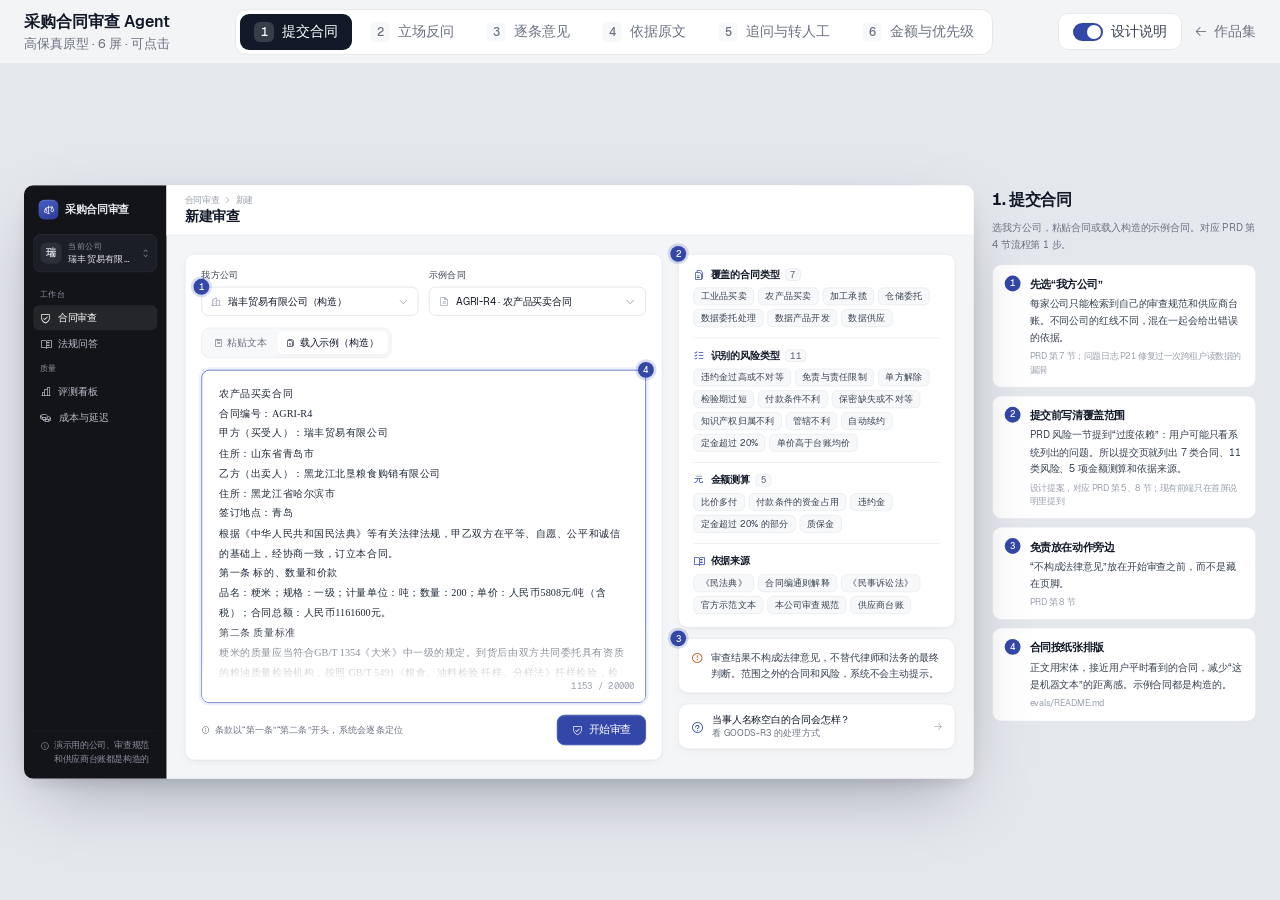
==== commit 8991a4d4: "docs: 主案例更新为采购合同审查（金额测算），补充 MetricLens 指标归因 - 主页：标题、定位、用户与痛点、PRD 摘要、竞品定位、指标体系、评测结论、试用假设同步到最新 PRD；新增「" ====
--- a/prototype/index.html
+++ b/prototype/index.html
@@ -3,14 +3,14 @@
 <head>
 <meta charset="utf-8">
 <meta name="viewport" content="width=device-width, initial-scale=1">
-<title>合同风险审查 Agent · 高保真原型</title>
-<meta name="description" content="合同风险审查 Agent 的 5 屏可点击原型：提交合同、立场反问、逐条风险意见、依据原文高亮、追问与转法务复核。内容来自项目真实运行记录，演示数据均为构造。">
+<title>采购合同审查 Agent · 高保真原型</title>
+<meta name="description" content="采购合同审查 Agent 的 6 屏可点击原型：提交合同、立场反问、逐条风险意见、依据原文高亮、追问与转法务复核、每条风险的金额与谈判优先级。内容来自项目真实运行记录，演示数据均为构造。">
 <link rel="stylesheet" href="../assets/vendor/phosphor/phosphor.css">
 <link rel="stylesheet" href="proto.css">
 </head>
 <body>
 <header class="vbar">
-  <div class="vt">合同风险审查 Agent<small>高保真原型 · 5 屏 · 可点击</small></div>
+  <div class="vt">采购合同审查 Agent<small>高保真原型 · 6 屏 · 可点击</small></div>
   <nav class="steps" id="steps" aria-label="原型页面"></nav>
   <div class="vtools">
     <button class="toggle" id="notes-toggle" aria-pressed="false"><span class="sw" aria-hidden="true"></span>设计说明</button>
--- a/prototype/proto.css
+++ b/prototype/proto.css
@@ -339,3 +339,50 @@
 }
 .meta.human-meta { background: var(--human-soft); border-color: var(--human-line); color: var(--human); }
 .meta.human-meta .ph { color: var(--human); }
+
+/* 金额与谈判优先级（第 6 屏） */
+.meta.money-meta { background: var(--accent-soft); border-color: var(--accent-line); color: var(--accent-ink); }
+.meta.money-meta .ph { color: var(--accent); }
+.clause.r-money { background: rgba(51, 71, 168, .045); }
+.clause.r-money::before { background: var(--accent); }
+.clause .tags span.yuan { font-family: var(--mono); font-size: 13px; color: var(--accent-ink); border-color: var(--accent-line); background: #fff; }
+.money { padding: 18px 22px 14px; display: grid; gap: 12px; }
+.money .top, .prio .top { display: flex; align-items: center; justify-content: space-between; gap: 12px; }
+.money .top b, .prio .top b { font-size: 17px; font-weight: 600; }
+.money .top span, .prio .top span { font-size: 13.5px; color: var(--muted); }
+.money .total { font-size: 36px; font-weight: 600; letter-spacing: -.02em; line-height: 1.1; color: var(--ink); justify-self: start; }
+.msplit { display: grid; grid-template-columns: 1fr 1fr; gap: 10px; }
+.ms { border-radius: 12px; padding: 12px 14px; background: var(--surface-2); border: 1px solid var(--line); display: grid; gap: 2px; }
+.ms span { font-size: 14px; color: var(--ink-2); font-weight: 500; }
+.ms b { font-size: 22px; font-weight: 600; letter-spacing: -.01em; }
+.ms small { font-size: 13px; color: var(--muted); line-height: 1.55; }
+.ms.sure b { color: var(--hi); }
+.ms.expo b { color: var(--mid); }
+.prio { padding: 16px 22px 4px; display: grid; }
+.prio .top { padding-bottom: 10px; }
+.prow { border-top: 1px solid var(--line); }
+.phead { width: 100%; border: 0; background: transparent; display: flex; align-items: flex-start; gap: 12px; padding: 10px 0; text-align: left; cursor: pointer; }
+.phead .rk { font-family: var(--mono); font-size: 13px; font-weight: 500; width: 24px; height: 24px; border-radius: 7px; background: var(--ink); color: #fff; display: grid; place-items: center; flex: none; }
+.phead .pt { flex: 1; min-width: 0; display: grid; gap: 4px; }
+.phead .pt strong { font-size: 15.5px; font-weight: 600; line-height: 24px; }
+.phead .formula { font-family: var(--mono); font-size: 12px; line-height: 1.6; color: var(--muted); }
+.phead .pr { display: grid; justify-items: end; gap: 2px; flex: none; }
+.phead .amt { font-family: var(--mono); font-size: 16px; font-weight: 500; white-space: nowrap; line-height: 24px; }
+.phead .pr small { font-size: 12.5px; white-space: nowrap; }
+.phead .pr small.sure { color: var(--hi); }
+.phead .pr small.exposure { color: var(--mid); }
+.phead > .ph { color: var(--faint); font-size: 15px; margin-top: 5px; transition: transform .2s cubic-bezier(.16,1,.3,1); }
+.prow.open .phead > .ph { transform: rotate(180deg); }
+.pdetail { display: none; gap: 12px; padding: 0 0 16px 36px; font-size: 14.5px; line-height: 1.75; color: var(--ink-2); }
+.prow.open .pdetail { display: grid; }
+.pdetail .lab { display: block; font-size: 13px; color: var(--muted); margin-bottom: 4px; }
+.pdetail p { margin: 0; }
+.pin-list p { display: grid; grid-template-columns: 1fr auto; gap: 2px 10px; padding: 4px 0; }
+.pin-list p b { font-weight: 500; color: var(--ink); }
+.pin-list .c, .unq .c { color: var(--accent-ink); cursor: pointer; }
+.pin-list q { grid-column: 1 / -1; font-family: var(--serif); color: var(--muted); quotes: "“" "”"; }
+.pin-list p.muted { color: var(--faint); font-size: 13.5px; display: block; }
+.assume p { position: relative; padding-left: 14px; }
+.assume p::before { content: ""; position: absolute; left: 2px; top: .8em; width: 4px; height: 4px; border-radius: 50%; background: var(--faint); }
+.unqline { display: flex; gap: 8px; align-items: center; font-size: 13.5px; color: var(--muted); padding-top: 10px; border-top: 1px solid var(--line); }
+.unqline > .ph { font-size: 16px; }
